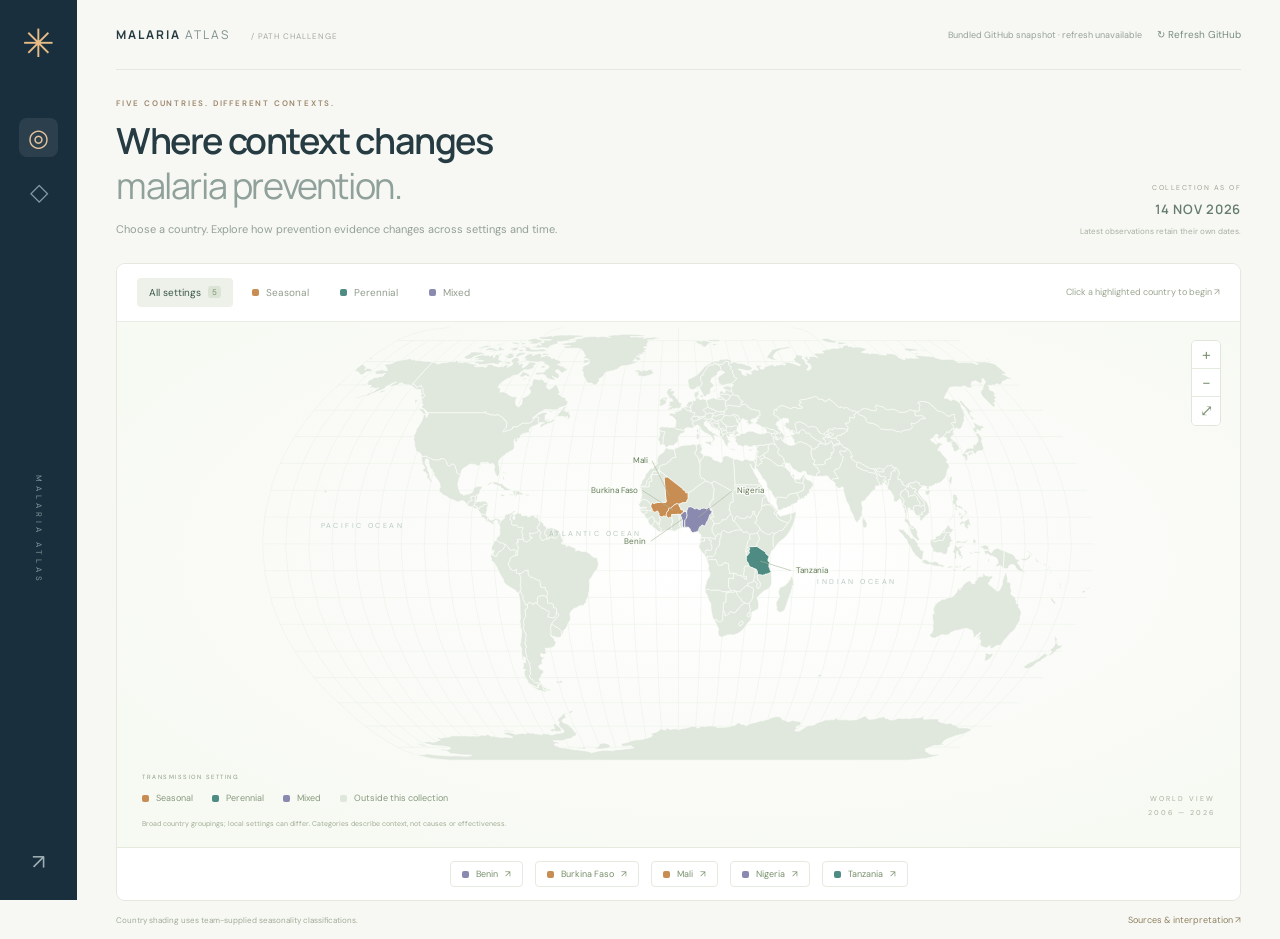
==== frontend/index.html @ 3c16ffea "add frontend dashboard" ====
<!doctype html><html lang="en"><head><meta charset="utf-8"><meta name="viewport" content="width=device-width,initial-scale=1"><meta name="description" content="How malaria prevention performs across settings and time: a five-country evidence atlas."><title>Malaria Atlas · Explore the world</title><link rel="stylesheet" href="style.css"></head><body data-page="map"><nav class="rail"><a class="brand" href="index.html" aria-label="Malaria Atlas home">✳</a><a class="rail-link active" href="index.html" aria-label="World map">◎</a><button class="rail-link" data-sources aria-label="Data and sources">◇</button><span class="rail-label">MALARIA ATLAS</span><a class="rail-bottom" href="https://github.com/DAzyyyyy/Hackiller_V2PATH" target="_blank" rel="noopener" aria-label="GitHub repository">↗</a></nav><main class="map-page"><header><a href="index.html" class="wordmark">MALARIA <b>ATLAS</b><span>/ PATH CHALLENGE</span></a><div class="header-right"><span id="data-status">Loading evidence…</span><button id="refresh" class="quiet" title="Fetch the latest processed data from GitHub">↻ Refresh GitHub</button></div></header><section class="map-intro"><div><div class="eyebrow">FIVE COUNTRIES. DIFFERENT CONTEXTS.</div><h1>Where context changes<br><span>malaria prevention.</span></h1><p>Choose a country. Explore how prevention evidence changes across settings and time.</p></div><div class="snapshot"><span>COLLECTION AS OF</span><strong>14 NOV 2026</strong><small>Latest observations retain their own dates.</small></div></section><section class="world-panel"><div class="map-top"><div class="filters" role="group" aria-label="Transmission setting"><button class="active" data-setting="all" aria-pressed="true">All settings <span>5</span></button><button data-setting="seasonal" aria-pressed="false"><i class="dot seasonal"></i>Seasonal</button><button data-setting="perennial" aria-pressed="false"><i class="dot perennial"></i>Perennial</button><button data-setting="mixed" aria-pressed="false"><i class="dot mixed"></i>Mixed</button></div><span class="map-instruction">Click a highlighted country to begin ↗</span></div><div class="world-stage"><div id="world-map" class="world-map"><div class="loading">Loading the atlas…</div></div><div class="zoom"><button id="zoom-in" aria-label="Zoom in">+</button><button id="zoom-out" aria-label="Zoom out">−</button><button id="zoom-reset" aria-label="Reset world view">⤢</button></div><div class="map-caption"><span>TRANSMISSION SETTING</span><p><i class="dot seasonal"></i> Seasonal <i class="dot perennial"></i> Perennial <i class="dot mixed"></i> Mixed <i class="dot unavailable"></i> Outside this collection</p><small>Broad country groupings; local settings can differ. Categories describe context, not causes or effectiveness.</small></div><div class="map-coordinates">WORLD VIEW<br>2006 — 2026</div></div><div class="country-links" id="country-links"></div></section><div class="map-foot"><span>Country shading uses team-supplied seasonality classifications.</span><button class="text-link" data-sources>Sources & interpretation ↗</button></div></main><div id="tooltip" hidden></div><dialog id="source-dialog"><div id="source-content"></div></dialog><script src="vendor/d3.min.js"></script><script src="app.js"></script></body></html>
---- frontend/style.css ----
@import url('https://fonts.googleapis.com/css2?family=DM+Sans:wght@400;450;500;600;700&family=Manrope:wght@400;500;600;650;700;800&display=swap');
:root{--navy:#192f3d;--ink:#263c42;--muted:#8e9b9c;--paper:#f7f8f4;--line:#e4e8df;--seasonal:#c88d53;--perennial:#4e8b82;--mixed:#8a89af;--teal:#387c70}*{box-sizing:border-box}body{margin:0;background:var(--paper);color:var(--ink);font:13px 'DM Sans',sans-serif}a{color:inherit}button,input,select{font:inherit}button,select{cursor:pointer}button{color:inherit}button:focus-visible,a:focus-visible,input:focus-visible,select:focus-visible,[tabindex]:focus-visible{outline:3px solid #bd965d;outline-offset:4px}button:disabled{opacity:.45;cursor:default}.rail{position:fixed;inset:0 auto 0 0;width:77px;background:var(--navy);display:flex;flex-direction:column;align-items:center;padding:24px 0;gap:15px;z-index:3}.brand{font-size:39px;color:#e9bc86;text-decoration:none;margin-bottom:40px;line-height:1}.rail-link{border:0;background:none;width:39px;height:39px;display:flex;align-items:center;justify-content:center;text-decoration:none;color:#859ba4;font-size:24px;border-radius:8px}.rail-link.active{background:#ffffff14;color:#e6c59e}.rail-label{writing-mode:vertical-rl;letter-spacing:4px;font-size:8px;color:#84959d;margin:auto 0}.rail-bottom{font-size:21px;color:#9eafb4;text-decoration:none}main{margin-left:77px;padding:0 39px}header{height:70px;display:flex;justify-content:space-between;align-items:center;border-bottom:1px solid var(--line)}.wordmark{font:700 12px Manrope;letter-spacing:2px;text-decoration:none}.wordmark b{font-weight:400;color:#7e908d}.wordmark>span{font:400 8px 'DM Sans';letter-spacing:1px;color:#a2aaa0;margin-left:21px}.header-right{display:flex;align-items:center;gap:15px;font-size:9px;color:#95a197}.quiet{border:0;background:none;color:#798d7f;padding:6px 0;font-size:10px}.map-intro{display:flex;justify-content:space-between;align-items:end;padding:28px 0 23px}.eyebrow{font-size:8px;letter-spacing:1.8px;color:#9d876b;font-weight:600}h1{font:600 36px/1.25 Manrope;margin:10px 0 12px;letter-spacing:-1.4px}h1 span{color:#8fa19a;font-weight:400}.map-intro p{font-size:11px;line-height:1.8;color:#93a096;margin:0}.snapshot{text-align:right;padding-bottom:4px;display:grid;gap:8px}.snapshot>span{font-size:7px;letter-spacing:1.5px;color:#9ca590}.snapshot strong{font:600 13px Manrope;letter-spacing:.7px;color:#657c6d}.snapshot small{font-size:8px;color:#a7afa0}.world-panel{border:1px solid var(--line);background:#fbfcf9;border-radius:9px;overflow:hidden}.map-top{display:flex;justify-content:space-between;align-items:center;padding:14px 20px;border-bottom:1px solid #e9ede3;background:#fff}.filters{display:flex;gap:7px}.filters button{display:flex;gap:7px;align-items:center;border:0;background:none;font-size:10px;color:#929d8e;padding:8px 12px;border-radius:4px}.filters button.active{background:#eef1e9;color:#395747}.filters button>span{background:#dce4d5;color:#77906a;font-size:8px;padding:1px 4px;border-radius:3px}.dot{width:7px;height:7px;display:inline-block;border-radius:2px;flex-shrink:0}.seasonal{background:var(--seasonal)}.perennial{background:var(--perennial)}.mixed{background:var(--mixed)}.unavailable{background:#dfe6dc}.map-instruction{font-size:9px;color:#9aa58f}.world-stage{position:relative;padding:5px 20px 69px;min-height:360px;background:radial-gradient(ellipse at 55% 45%,#fff 0%,#f7f9f3 80%)}.world-map svg{width:100%;display:block;max-height:calc(100vh - 380px);min-height:315px;touch-action:pan-y}.map-country{stroke:#fafcf7;stroke-width:.7;vector-effect:non-scaling-stroke}.map-country.core{cursor:pointer}.map-country.core:hover,.map-country.core:focus-visible{stroke:#384b39;stroke-width:1.7;filter:brightness(.95)}.map-country.dim{opacity:.25;pointer-events:none}.map-label{font-size:9px;fill:#657a5b;paint-order:stroke;stroke:#fafcf7;stroke-width:3px;stroke-linejoin:round;cursor:pointer}.map-label.dim{opacity:.2;pointer-events:none}.ocean-label{fill:#b9c9c2;font-size:8px;letter-spacing:2.7px;pointer-events:none}.map-caption{position:absolute;left:25px;bottom:17px;pointer-events:none}.map-caption>span{font-size:6px;letter-spacing:1.5px;color:#8d9d83}.map-caption p{font-size:9px;color:#879a7d;display:flex;align-items:center;gap:7px;margin:9px 0}.map-caption p .dot:not(:first-child){margin-left:12px}.map-caption small{font-size:7px;color:#a0ad93}.map-coordinates{position:absolute;bottom:27px;right:25px;font-size:7px;letter-spacing:2px;line-height:2;color:#a6b09c;text-align:right}.zoom{position:absolute;right:19px;top:18px;border:1px solid #e0e6d9;border-radius:5px;overflow:hidden;background:white}.zoom button{display:block;width:28px;height:28px;border:0;border-bottom:1px solid #e5eadf;background:#fff;font-size:16px;color:#829677}.zoom button:last-child{border:0}.country-links{padding:13px 20px;border-top:1px solid #e5eadd;display:flex;justify-content:center;gap:12px;flex-wrap:wrap;background:white}.country-links a{font-size:9px;text-decoration:none;color:#788f6b;padding:6px 11px;border:1px solid #e6ebdf;border-radius:4px;display:flex;align-items:center;gap:7px}.country-links a:hover{border-color:#8eaa7e}.country-links a.dim{opacity:.4}.map-foot{display:flex;justify-content:space-between;align-items:center;padding:13px 0;font-size:8px;color:#a0ac96}.text-link{border:0;background:none;color:#8f815f;font-size:9px;padding:0;cursor:pointer}.loading{padding:100px 20px;text-align:center;color:#95a386;font-size:12px}.back-link{font-size:10px;color:#7f9383;text-decoration:none}.back-link span{padding:0 13px;color:#bbc5b4}.country-hero{display:flex;align-items:center;justify-content:space-between;padding:28px 0 24px}.country-title{display:flex;align-items:center;gap:17px}.country-title h1{font-size:38px;margin:10px 0}.setting-tag{font-size:9px;padding:6px 9px;background:#eaf0e5;border-radius:4px;color:#7c926c}.country-hero p{font-size:11px;color:#94a18a;margin:0;max-width:700px;line-height:1.7}.switch-country{font-size:7px;letter-spacing:1.5px;color:#8e9e81;display:grid;gap:8px;min-width:180px}select{background:white;border:1px solid var(--line);border-radius:5px;padding:9px 11px;font-size:10px;color:#607c54;letter-spacing:0}.time-panel{border:1px solid #dee6d5;border-radius:7px;display:grid;grid-template-columns:1fr 2.6fr .65fr;gap:32px;align-items:center;background:#edf2e8;padding:20px 23px}.time-label .eyebrow{font-size:7px;color:#879b75}.time-label p{font-size:9px;line-height:1.8;color:#8c9e7c;margin:8px 0 0}.timeline-heading{display:flex;align-items:center;justify-content:space-between;font-size:7px;letter-spacing:1.5px;color:#8b9e7c}.timeline-heading button{font-size:8px;letter-spacing:0}.timeline-control input{width:100%;accent-color:#5b8250;margin:14px 0 9px;cursor:ew-resize}.year-ticks{display:flex;justify-content:space-between;font-size:8px;color:#93a585}.selected-year{display:grid;text-align:center;border-left:1px solid #dce5d2;padding-left:23px}.selected-year output{font:600 38px Manrope;color:#42663b;letter-spacing:-1px}.selected-year>span{font-size:6px;letter-spacing:1px;color:#97a783;margin-top:4px}.country-metrics{display:grid;grid-template-columns:repeat(4,1fr);gap:15px;margin:20px 0}.metric{background:white;border:1px solid var(--line);border-radius:6px;padding:17px 18px}.metric-label{font-size:9px;color:#95a188}.metric-value{font:600 26px Manrope;color:#476a3b;margin:8px 0 6px;letter-spacing:-.7px}.metric-value small{font:400 10px 'DM Sans';letter-spacing:0;margin-left:5px}.metric-note{font-size:8px;line-height:1.7;color:#a0ab91}.country-grid{display:grid;grid-template-columns:2.2fr 1fr;gap:19px;margin-bottom:20px}.panel{border:1px solid var(--line);border-radius:7px;background:#fff;overflow:hidden}.panel-heading{display:flex;justify-content:space-between;align-items:center;padding:20px 21px 15px;gap:15px}.panel-heading .eyebrow{font-size:7px;color:#99a187}h2{font:600 17px Manrope;letter-spacing:-.5px;margin:7px 0 4px}.panel-heading p{font-size:9px;color:#a1aa95;line-height:1.7;margin:0}.panel-heading select{font-size:8px;padding:7px}.incidence-chart{padding:0 14px}.incidence-chart svg{width:100%;height:auto;display:block}.chart-caption{display:flex;align-items:center;gap:7px;padding:0 22px 16px;font-size:8px;color:#9aa88e}.line-key{width:15px;height:2px;background:#5b8b6c}.band-key{width:13px;height:7px;background:#e4eddf;margin-left:13px}.panel-note{border-top:1px solid #edf0e7;background:#fafbf7;padding:11px 21px;font-size:8px;line-height:1.7;color:#9ca88d}.context-item{padding:13px 21px;border-top:1px solid #eef1e7}.context-item label{display:block;font-size:7px;letter-spacing:.8px;color:#9aa58a;margin-bottom:7px}.context-item strong{font-size:12px;font-weight:500;color:#65834e}.context-item p{font-size:8px;line-height:1.9;color:#a0ac90;margin:7px 0 0}.context-item .no-data{color:#a2aa99;font-size:10px}.soft-tag{font-size:8px;background:#f0f4e9;padding:6px 8px;color:#98a580;border-radius:4px;white-space:nowrap}.intervention-row{display:grid;grid-template-columns:120px 1fr;gap:12px;padding:8px 21px 7px}.intervention-row>span{font-size:9px;color:#869a74;align-self:center}.intervention-track{height:23px;position:relative;background:linear-gradient(transparent 11px,#ebf0e3 11px,#ebf0e3 12px,transparent 12px)}.study-dot{position:absolute;top:7px;width:9px;height:9px;background:#7a9b65;border:2px solid white;box-shadow:0 0 0 1px #a0b58c;border-radius:50%;transform:translateX(-50%);padding:0}.study-dot.future{background:#d8e0cf;box-shadow:0 0 0 1px #d8e0cf}.timeline-cursor{position:absolute;top:0;bottom:0;width:1px;background:#d7ae76;pointer-events:none}.track-labels{margin:5px 22px 17px 153px;display:flex;justify-content:space-between;font-size:7px;color:#acb59f}.evidence-section{margin:29px 0}.evidence-heading{display:flex;justify-content:space-between;align-items:end;gap:20px;margin-bottom:17px}.evidence-heading h2{font-size:22px}.evidence-heading p{font-size:9px;color:#99a88b;line-height:1.8;margin:8px 0 0}.evidence-controls{display:flex;gap:8px}.evidence-controls select{font-size:8px;padding:8px}.evidence-grid{display:grid;grid-template-columns:1fr 1fr;gap:14px}.evidence-card{border:1px solid var(--line);border-radius:7px;background:white;padding:18px;min-width:0}.evidence-card .tags{display:flex;gap:7px;flex-wrap:wrap}.evidence-card h3{font:600 13px Manrope;line-height:1.6;margin:12px 0 6px;color:#4f6e40}.evidence-card .comparator{font-size:9px;line-height:1.8;color:#9ca98d}.effect-line{display:flex;align-items:center;gap:13px;margin:15px 0 10px}.effect-line strong{font:600 27px Manrope;color:#567942;letter-spacing:-1px}.effect-line>span{font-size:8px;line-height:1.9;color:#9ba78e}.evidence-card .outcome{font-size:9px;color:#8f9f7c;line-height:1.8}.evidence-card .card-bottom{border-top:1px solid #edf1e6;padding-top:11px;margin-top:13px;display:flex;align-items:center;justify-content:space-between;font-size:8px;color:#a6b093}.card-bottom button{font-size:8px;color:#8a9878;background:none;border:0;padding:0}.shared-note{font-size:8px;color:#aa946d;line-height:1.7;margin:7px 0 0}.empty{padding:35px;background:#f0f4e9;color:#8c9d79;border-radius:6px;font-size:11px;text-align:center;line-height:1.9}.facet-label{font-size:9px;color:#82966d;letter-spacing:.4px;margin:22px 0 12px;border-bottom:1px solid #e4ebd9;padding-bottom:8px}.audit-warning{background:#f4eddf;color:#a48d65;padding:12px 15px;font-size:9px;line-height:1.8;border-radius:5px;margin-bottom:14px}.axis text{font-size:9px;fill:#9eac90}.axis path,.axis line{stroke:#e4ebdb}footer{display:flex;justify-content:space-between;align-items:center;font-size:8px;color:#9eab8d;border-top:1px solid var(--line);padding:20px 0 30px;gap:15px}#tooltip{position:fixed;z-index:8;pointer-events:none;background:#243e36;color:white;padding:12px 16px;box-shadow:0 6px 25px #172e3120;border-radius:5px;font-size:9px;line-height:1.9}#tooltip strong{display:block;font-size:12px}#tooltip small{color:#bdcbb2}dialog{border:1px solid #e0e6d6;border-radius:10px;padding:28px;max-width:650px;width:calc(100% - 32px);max-height:85vh;overflow:auto;background:#fafbf7;color:#526b44;box-shadow:0 15px 70px #142f3c33}dialog::backdrop{background:#19313c77;backdrop-filter:blur(3px)}.close-dialog{float:right;background:none;border:1px solid #dbe4ce;border-radius:4px;padding:4px 9px;color:#8a9a74}dialog h2{font-size:23px;margin:18px 0}dialog h3{font-size:12px;margin-top:23px}dialog p{font-size:11px;line-height:1.9;color:#8d9e7c}dialog a{color:#7a9365}dialog pre{background:#eaf0e0;border-radius:5px;padding:13px;font-size:9px;white-space:pre-wrap;overflow-wrap:anywhere;line-height:1.8;color:#7f9269}dialog .quote{border-left:2px solid #b5c69f;padding-left:14px}.sr-only{position:absolute;width:1px;height:1px;padding:0;margin:-1px;overflow:hidden;clip:rect(0,0,0,0);white-space:nowrap;border:0}[hidden]{display:none!important}@media(min-width:1500px){main{padding:0 65px}.map-intro{padding-top:36px}.world-map svg{max-height:calc(100vh - 385px)}}@media(max-width:1100px){main{padding:0 23px}.country-grid{grid-template-columns:1.65fr 1fr}.country-metrics{gap:9px}.metric{padding:14px}.metric-value{font-size:23px}.map-instruction{display:none}.time-panel{gap:16px;grid-template-columns:1fr 2fr .6fr}.evidence-heading{align-items:start;flex-direction:column}.country-description{max-width:450px}.country-hero{gap:20px}.snapshot{max-width:180px}.panel-heading{padding:17px 15px}.panel-heading h2{font-size:15px}}@media(max-width:740px){.rail{width:53px;padding:20px 0;gap:12px}.brand{font-size:30px;margin-bottom:25px}.rail-link{width:32px;height:32px;font-size:20px}.rail-label{font-size:6px;letter-spacing:3px}main{margin-left:53px;padding:0 13px}header{height:56px}.wordmark{font-size:10px;letter-spacing:1px}.wordmark>span{display:none}.header-right{gap:7px;font-size:6px}.quiet{font-size:8px}.map-intro{padding:23px 0 18px}.map-intro h1{font-size:26px;letter-spacing:-1px}.map-intro p{font-size:9px}.eyebrow{font-size:6px;letter-spacing:1.2px}.snapshot{display:none}.filters{gap:1px;flex-wrap:wrap}.filters button{font-size:8px;padding:7px 8px;gap:5px}.map-top{padding:10px 9px}.world-stage{padding:30px 0 95px;min-height:350px}.world-map svg{min-height:220px;max-height:430px}.map-label{font-size:10px}.map-caption{left:13px;right:10px;bottom:17px}.map-caption p{flex-wrap:wrap;font-size:7px;row-gap:10px}.map-caption p .dot:not(:first-child){margin-left:5px}.map-caption small{font-size:6px;line-height:1.8;display:block}.map-coordinates{display:none}.zoom{right:10px;top:10px}.zoom button{width:24px;height:24px;font-size:13px}.country-links{padding:10px 8px;gap:6px}.country-links a{font-size:8px;padding:6px 7px}.map-foot{align-items:start;font-size:6px;gap:15px;line-height:1.9}.map-foot button{font-size:7px;white-space:nowrap}.back-link{font-size:8px}.back-link span{padding:0 7px}.country-hero{padding:22px 0 18px;align-items:start;gap:12px;flex-direction:column}.country-title h1{font-size:29px}.setting-tag{font-size:8px}.country-hero p{font-size:9px}.switch-country{font-size:6px;min-width:160px;gap:5px}.switch-country select{font-size:9px;padding:7px}.time-panel{grid-template-columns:1fr .4fr;padding:16px 13px;gap:12px}.time-label{display:none}.selected-year{padding-left:12px}.selected-year output{font-size:27px}.selected-year>span{font-size:5px}.timeline-heading{font-size:6px}.timeline-heading button{font-size:7px}.year-ticks{font-size:7px}.country-metrics{grid-template-columns:1fr 1fr;gap:8px;margin:13px 0}.metric-label{font-size:8px}.metric-value{font-size:23px}.metric-note{font-size:7px}.metric{padding:12px}.country-grid{grid-template-columns:1fr;gap:13px}.panel-heading{padding:16px 13px;align-items:start}.panel-heading select{font-size:7px;max-width:106px}.panel-heading h2{font-size:14px}.panel-heading p{font-size:8px}.context-panel #context-details{display:grid;grid-template-columns:1fr 1fr}.context-item{padding:12px}.context-item label{font-size:6px}.context-item strong{font-size:10px}.context-item p{font-size:7px}.panel-note{padding:11px 13px;font-size:7px}.chart-caption{font-size:6px;padding:0 13px 13px;gap:5px}.intervention-row{grid-template-columns:70px 1fr;padding:7px 13px;gap:8px}.intervention-row>span{font-size:8px}.track-labels{margin-left:91px;margin-right:14px}.soft-tag{font-size:6px}.evidence-section{margin-top:22px}.evidence-heading h2{font-size:19px}.evidence-heading p{font-size:8px}.evidence-grid{grid-template-columns:1fr}.evidence-controls select{font-size:8px;padding:8px;max-width:185px}.evidence-controls{width:100%;gap:6px}.evidence-card{padding:15px}.evidence-card h3{font-size:12px}footer{font-size:6px;align-items:start;line-height:1.8}footer button{font-size:7px;white-space:nowrap}}
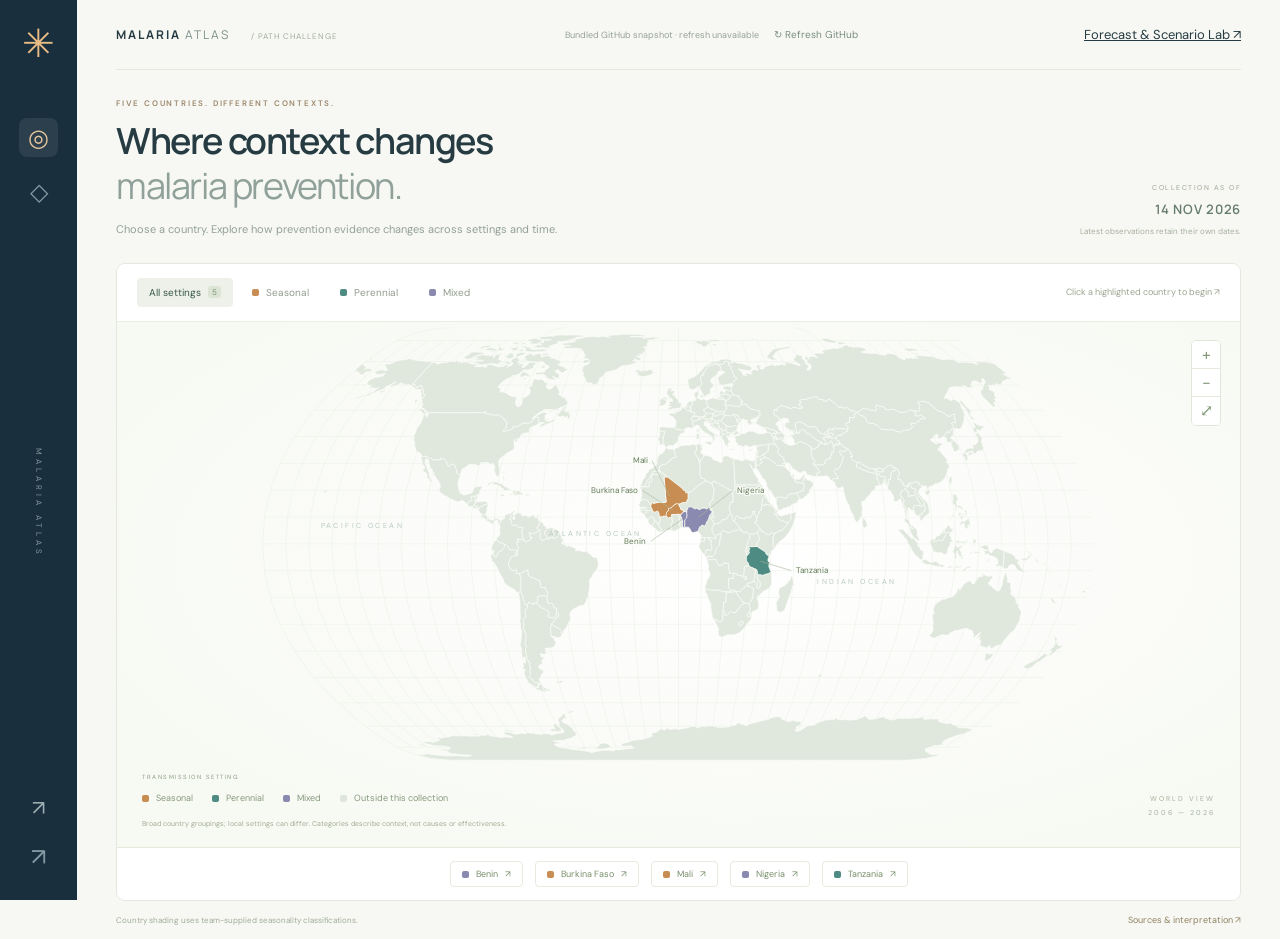
==== commit c63088cd: "prediction frontend" ====
--- a/frontend/index.html
+++ b/frontend/index.html
@@ -1 +1 @@
-<!doctype html><html lang="en"><head><meta charset="utf-8"><meta name="viewport" content="width=device-width,initial-scale=1"><meta name="description" content="How malaria prevention performs across settings and time: a five-country evidence atlas."><title>Malaria Atlas · Explore the world</title><link rel="stylesheet" href="style.css"></head><body data-page="map"><nav class="rail"><a class="brand" href="index.html" aria-label="Malaria Atlas home">✳</a><a class="rail-link active" href="index.html" aria-label="World map">◎</a><button class="rail-link" data-sources aria-label="Data and sources">◇</button><span class="rail-label">MALARIA ATLAS</span><a class="rail-bottom" href="https://github.com/DAzyyyyy/Hackiller_V2PATH" target="_blank" rel="noopener" aria-label="GitHub repository">↗</a></nav><main class="map-page"><header><a href="index.html" class="wordmark">MALARIA <b>ATLAS</b><span>/ PATH CHALLENGE</span></a><div class="header-right"><span id="data-status">Loading evidence…</span><button id="refresh" class="quiet" title="Fetch the latest processed data from GitHub">↻ Refresh GitHub</button></div></header><section class="map-intro"><div><div class="eyebrow">FIVE COUNTRIES. DIFFERENT CONTEXTS.</div><h1>Where context changes<br><span>malaria prevention.</span></h1><p>Choose a country. Explore how prevention evidence changes across settings and time.</p></div><div class="snapshot"><span>COLLECTION AS OF</span><strong>14 NOV 2026</strong><small>Latest observations retain their own dates.</small></div></section><section class="world-panel"><div class="map-top"><div class="filters" role="group" aria-label="Transmission setting"><button class="active" data-setting="all" aria-pressed="true">All settings <span>5</span></button><button data-setting="seasonal" aria-pressed="false"><i class="dot seasonal"></i>Seasonal</button><button data-setting="perennial" aria-pressed="false"><i class="dot perennial"></i>Perennial</button><button data-setting="mixed" aria-pressed="false"><i class="dot mixed"></i>Mixed</button></div><span class="map-instruction">Click a highlighted country to begin ↗</span></div><div class="world-stage"><div id="world-map" class="world-map"><div class="loading">Loading the atlas…</div></div><div class="zoom"><button id="zoom-in" aria-label="Zoom in">+</button><button id="zoom-out" aria-label="Zoom out">−</button><button id="zoom-reset" aria-label="Reset world view">⤢</button></div><div class="map-caption"><span>TRANSMISSION SETTING</span><p><i class="dot seasonal"></i> Seasonal <i class="dot perennial"></i> Perennial <i class="dot mixed"></i> Mixed <i class="dot unavailable"></i> Outside this collection</p><small>Broad country groupings; local settings can differ. Categories describe context, not causes or effectiveness.</small></div><div class="map-coordinates">WORLD VIEW<br>2006 — 2026</div></div><div class="country-links" id="country-links"></div></section><div class="map-foot"><span>Country shading uses team-supplied seasonality classifications.</span><button class="text-link" data-sources>Sources & interpretation ↗</button></div></main><div id="tooltip" hidden></div><dialog id="source-dialog"><div id="source-content"></div></dialog><script src="vendor/d3.min.js"></script><script src="app.js"></script></body></html>
+<!doctype html><html lang="en"><head><meta charset="utf-8"><meta name="viewport" content="width=device-width,initial-scale=1"><meta name="description" content="How malaria prevention performs across settings and time: a five-country evidence atlas."><title>Malaria Atlas · Explore the world</title><link rel="stylesheet" href="style.css"></head><body data-page="map"><nav class="rail"><a class="brand" href="index.html" aria-label="Malaria Atlas home">✳</a><a class="rail-link active" href="index.html" aria-label="World map">◎</a><a class="rail-link" href="playbook.html" aria-label="2026 Actionable Playbook" title="2026 Actionable Playbook">◇</a><span class="rail-label">MALARIA ATLAS</span><a class="rail-bottom" href="https://github.com/DAzyyyyy/Hackiller_V2PATH" target="_blank" rel="noopener" aria-label="GitHub repository">↗</a><a class="rail-link" href="forecast.html" aria-label="Forecast and scenario lab" title="Forecast Lab">↗</a></nav><main class="map-page"><header><a href="index.html" class="wordmark">MALARIA <b>ATLAS</b><span>/ PATH CHALLENGE</span></a><div class="header-right"><span id="data-status">Loading evidence…</span><button id="refresh" class="quiet" title="Fetch the latest processed data from GitHub">↻ Refresh GitHub</button></div><a href="forecast.html" class="forecast-nav">Forecast & Scenario Lab ↗</a></header><section class="map-intro"><div><div class="eyebrow">FIVE COUNTRIES. DIFFERENT CONTEXTS.</div><h1>Where context changes<br><span>malaria prevention.</span></h1><p>Choose a country. Explore how prevention evidence changes across settings and time.</p></div><div class="snapshot"><span>COLLECTION AS OF</span><strong>14 NOV 2026</strong><small>Latest observations retain their own dates.</small></div></section><section class="world-panel"><div class="map-top"><div class="filters" role="group" aria-label="Transmission setting"><button class="active" data-setting="all" aria-pressed="true">All settings <span>5</span></button><button data-setting="seasonal" aria-pressed="false"><i class="dot seasonal"></i>Seasonal</button><button data-setting="perennial" aria-pressed="false"><i class="dot perennial"></i>Perennial</button><button data-setting="mixed" aria-pressed="false"><i class="dot mixed"></i>Mixed</button></div><span class="map-instruction">Click a highlighted country to begin ↗</span></div><div class="world-stage"><div id="world-map" class="world-map"><div class="loading">Loading the atlas…</div></div><div class="zoom"><button id="zoom-in" aria-label="Zoom in">+</button><button id="zoom-out" aria-label="Zoom out">−</button><button id="zoom-reset" aria-label="Reset world view">⤢</button></div><div class="map-caption"><span>TRANSMISSION SETTING</span><p><i class="dot seasonal"></i> Seasonal <i class="dot perennial"></i> Perennial <i class="dot mixed"></i> Mixed <i class="dot unavailable"></i> Outside this collection</p><small>Broad country groupings; local settings can differ. Categories describe context, not causes or effectiveness.</small></div><div class="map-coordinates">WORLD VIEW<br>2006 — 2026</div></div><div class="country-links" id="country-links"></div></section><div class="map-foot"><span>Country shading uses team-supplied seasonality classifications.</span><button class="text-link" data-sources>Sources & interpretation ↗</button></div></main><div id="tooltip" hidden></div><dialog id="source-dialog"><div id="source-content"></div></dialog><script src="vendor/d3.min.js"></script><script src="app.js"></script></body></html>
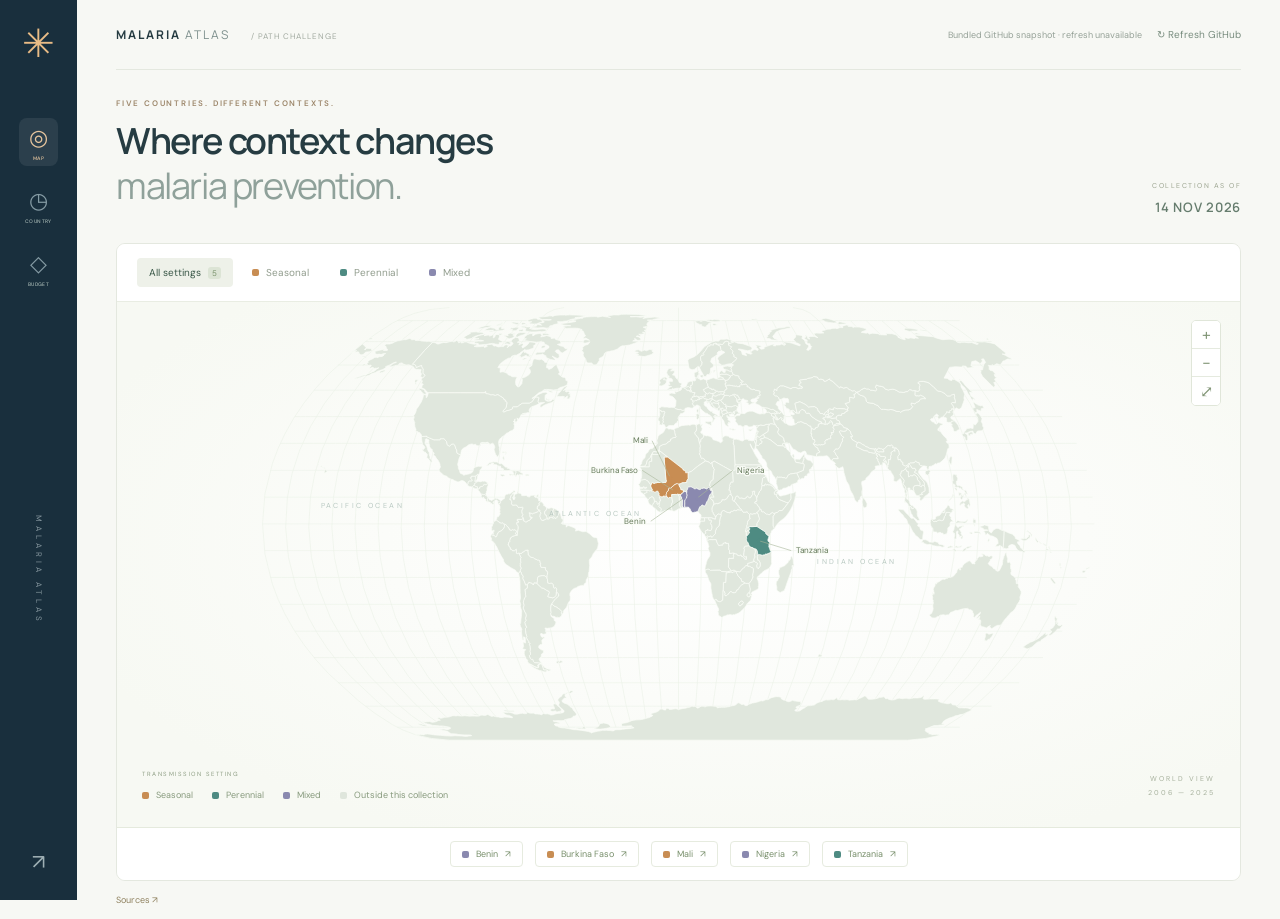
==== commit a56309b4: "revised dashboard" ====
--- a/frontend/index.html
+++ b/frontend/index.html
@@ -1 +1 @@
-<!doctype html><html lang="en"><head><meta charset="utf-8"><meta name="viewport" content="width=device-width,initial-scale=1"><meta name="description" content="How malaria prevention performs across settings and time: a five-country evidence atlas."><title>Malaria Atlas · Explore the world</title><link rel="stylesheet" href="style.css"></head><body data-page="map"><nav class="rail"><a class="brand" href="index.html" aria-label="Malaria Atlas home">✳</a><a class="rail-link active" href="index.html" aria-label="World map">◎</a><a class="rail-link" href="playbook.html" aria-label="2026 Actionable Playbook" title="2026 Actionable Playbook">◇</a><span class="rail-label">MALARIA ATLAS</span><a class="rail-bottom" href="https://github.com/DAzyyyyy/Hackiller_V2PATH" target="_blank" rel="noopener" aria-label="GitHub repository">↗</a><a class="rail-link" href="forecast.html" aria-label="Forecast and scenario lab" title="Forecast Lab">↗</a></nav><main class="map-page"><header><a href="index.html" class="wordmark">MALARIA <b>ATLAS</b><span>/ PATH CHALLENGE</span></a><div class="header-right"><span id="data-status">Loading evidence…</span><button id="refresh" class="quiet" title="Fetch the latest processed data from GitHub">↻ Refresh GitHub</button></div><a href="forecast.html" class="forecast-nav">Forecast & Scenario Lab ↗</a></header><section class="map-intro"><div><div class="eyebrow">FIVE COUNTRIES. DIFFERENT CONTEXTS.</div><h1>Where context changes<br><span>malaria prevention.</span></h1><p>Choose a country. Explore how prevention evidence changes across settings and time.</p></div><div class="snapshot"><span>COLLECTION AS OF</span><strong>14 NOV 2026</strong><small>Latest observations retain their own dates.</small></div></section><section class="world-panel"><div class="map-top"><div class="filters" role="group" aria-label="Transmission setting"><button class="active" data-setting="all" aria-pressed="true">All settings <span>5</span></button><button data-setting="seasonal" aria-pressed="false"><i class="dot seasonal"></i>Seasonal</button><button data-setting="perennial" aria-pressed="false"><i class="dot perennial"></i>Perennial</button><button data-setting="mixed" aria-pressed="false"><i class="dot mixed"></i>Mixed</button></div><span class="map-instruction">Click a highlighted country to begin ↗</span></div><div class="world-stage"><div id="world-map" class="world-map"><div class="loading">Loading the atlas…</div></div><div class="zoom"><button id="zoom-in" aria-label="Zoom in">+</button><button id="zoom-out" aria-label="Zoom out">−</button><button id="zoom-reset" aria-label="Reset world view">⤢</button></div><div class="map-caption"><span>TRANSMISSION SETTING</span><p><i class="dot seasonal"></i> Seasonal <i class="dot perennial"></i> Perennial <i class="dot mixed"></i> Mixed <i class="dot unavailable"></i> Outside this collection</p><small>Broad country groupings; local settings can differ. Categories describe context, not causes or effectiveness.</small></div><div class="map-coordinates">WORLD VIEW<br>2006 — 2026</div></div><div class="country-links" id="country-links"></div></section><div class="map-foot"><span>Country shading uses team-supplied seasonality classifications.</span><button class="text-link" data-sources>Sources & interpretation ↗</button></div></main><div id="tooltip" hidden></div><dialog id="source-dialog"><div id="source-content"></div></dialog><script src="vendor/d3.min.js"></script><script src="app.js"></script></body></html>
+<!doctype html><html lang="en"><head><meta charset="utf-8"><meta name="viewport" content="width=device-width,initial-scale=1"><meta name="description" content="How malaria prevention performs across settings and time: a five-country evidence atlas."><title>Malaria Atlas · Explore the world</title><link rel="stylesheet" href="style.css"></head><body data-page="map"><nav class="rail" aria-label="Main navigation"><a class="brand" href="index.html" aria-label="Malaria Atlas home">✳</a><a class="rail-link primary-tab active" href="index.html" aria-label="World map" title="World map"><span aria-hidden="true">◎</span><span class="rail-tab-label">MAP</span></a><button class="rail-link primary-tab " id="country-nav-toggle" aria-label="Choose a country" title="Countries" aria-expanded="false" aria-controls="country-nav-menu"><span aria-hidden="true">◷</span><span class="rail-tab-label">COUNTRY</span></button><a class="rail-link primary-tab" href="forecast.html" aria-label="Budget Planner" title="Budget Planner"><span aria-hidden="true">◇</span><span class="rail-tab-label">BUDGET</span></a><span class="rail-label">MALARIA ATLAS</span><a class="rail-bottom" href="https://github.com/DAzyyyyy/Hackiller_V2PATH" target="_blank" rel="noopener" aria-label="GitHub repository">↗</a></nav><section class="country-nav-menu" id="country-nav-menu" hidden aria-labelledby="country-menu-heading"><div class="eyebrow">EXPLORE THE EVIDENCE</div><h2 id="country-menu-heading">Choose a country</h2><div id="country-nav-links"><p>Loading countries…</p></div></section><main class="map-page"><header><a href="index.html" class="wordmark">MALARIA <b>ATLAS</b><span>/ PATH CHALLENGE</span></a><div class="header-right"><span id="data-status">Loading evidence…</span><button id="refresh" class="quiet" title="Fetch the latest processed data from GitHub">↻ Refresh GitHub</button></div></header><section class="map-intro"><div><div class="eyebrow">FIVE COUNTRIES. DIFFERENT CONTEXTS.</div><h1>Where context changes<br><span>malaria prevention.</span></h1></div><div class="snapshot"><span>COLLECTION AS OF</span><strong>14 NOV 2026</strong></div></section><section class="world-panel"><div class="map-top"><div class="filters" role="group" aria-label="Transmission setting"><button class="active" data-setting="all" aria-pressed="true">All settings <span>5</span></button><button data-setting="seasonal" aria-pressed="false"><i class="dot seasonal"></i>Seasonal</button><button data-setting="perennial" aria-pressed="false"><i class="dot perennial"></i>Perennial</button><button data-setting="mixed" aria-pressed="false"><i class="dot mixed"></i>Mixed</button></div></div><div class="world-stage"><div id="world-map" class="world-map"><div class="loading">Loading the atlas…</div></div><div class="zoom"><button id="zoom-in" aria-label="Zoom in">+</button><button id="zoom-out" aria-label="Zoom out">−</button><button id="zoom-reset" aria-label="Reset world view">⤢</button></div><div class="map-caption"><span>TRANSMISSION SETTING</span><p><i class="dot seasonal"></i> Seasonal <i class="dot perennial"></i> Perennial <i class="dot mixed"></i> Mixed <i class="dot unavailable"></i> Outside this collection</p></div><div class="map-coordinates">WORLD VIEW<br>2006 — 2025</div></div><div class="country-links" id="country-links"></div></section><div class="map-foot"><button class="text-link" data-sources>Sources ↗</button></div></main><div id="tooltip" hidden></div><dialog id="source-dialog"><div id="source-content"></div></dialog><script src="vendor/d3.min.js"></script><script src="app.js"></script></body></html>
--- a/frontend/style.css
+++ b/frontend/style.css
@@ -1,2 +1,5 @@
 @import url('https://fonts.googleapis.com/css2?family=DM+Sans:wght@400;450;500;600;700&family=Manrope:wght@400;500;600;650;700;800&display=swap');
 :root{--navy:#192f3d;--ink:#263c42;--muted:#8e9b9c;--paper:#f7f8f4;--line:#e4e8df;--seasonal:#c88d53;--perennial:#4e8b82;--mixed:#8a89af;--teal:#387c70}*{box-sizing:border-box}body{margin:0;background:var(--paper);color:var(--ink);font:13px 'DM Sans',sans-serif}a{color:inherit}button,input,select{font:inherit}button,select{cursor:pointer}button{color:inherit}button:focus-visible,a:focus-visible,input:focus-visible,select:focus-visible,[tabindex]:focus-visible{outline:3px solid #bd965d;outline-offset:4px}button:disabled{opacity:.45;cursor:default}.rail{position:fixed;inset:0 auto 0 0;width:77px;background:var(--navy);display:flex;flex-direction:column;align-items:center;padding:24px 0;gap:15px;z-index:3}.brand{font-size:39px;color:#e9bc86;text-decoration:none;margin-bottom:40px;line-height:1}.rail-link{border:0;background:none;width:39px;height:39px;display:flex;align-items:center;justify-content:center;text-decoration:none;color:#859ba4;font-size:24px;border-radius:8px}.rail-link.active{background:#ffffff14;color:#e6c59e}.rail-label{writing-mode:vertical-rl;letter-spacing:4px;font-size:8px;color:#84959d;margin:auto 0}.rail-bottom{font-size:21px;color:#9eafb4;text-decoration:none}main{margin-left:77px;padding:0 39px}header{height:70px;display:flex;justify-content:space-between;align-items:center;border-bottom:1px solid var(--line)}.wordmark{font:700 12px Manrope;letter-spacing:2px;text-decoration:none}.wordmark b{font-weight:400;color:#7e908d}.wordmark>span{font:400 8px 'DM Sans';letter-spacing:1px;color:#a2aaa0;margin-left:21px}.header-right{display:flex;align-items:center;gap:15px;font-size:9px;color:#95a197}.quiet{border:0;background:none;color:#798d7f;padding:6px 0;font-size:10px}.map-intro{display:flex;justify-content:space-between;align-items:end;padding:28px 0 23px}.eyebrow{font-size:8px;letter-spacing:1.8px;color:#9d876b;font-weight:600}h1{font:600 36px/1.25 Manrope;margin:10px 0 12px;letter-spacing:-1.4px}h1 span{color:#8fa19a;font-weight:400}.map-intro p{font-size:11px;line-height:1.8;color:#93a096;margin:0}.snapshot{text-align:right;padding-bottom:4px;display:grid;gap:8px}.snapshot>span{font-size:7px;letter-spacing:1.5px;color:#9ca590}.snapshot strong{font:600 13px Manrope;letter-spacing:.7px;color:#657c6d}.snapshot small{font-size:8px;color:#a7afa0}.world-panel{border:1px solid var(--line);background:#fbfcf9;border-radius:9px;overflow:hidden}.map-top{display:flex;justify-content:space-between;align-items:center;padding:14px 20px;border-bottom:1px solid #e9ede3;background:#fff}.filters{display:flex;gap:7px}.filters button{display:flex;gap:7px;align-items:center;border:0;background:none;font-size:10px;color:#929d8e;padding:8px 12px;border-radius:4px}.filters button.active{background:#eef1e9;color:#395747}.filters button>span{background:#dce4d5;color:#77906a;font-size:8px;padding:1px 4px;border-radius:3px}.dot{width:7px;height:7px;display:inline-block;border-radius:2px;flex-shrink:0}.seasonal{background:var(--seasonal)}.perennial{background:var(--perennial)}.mixed{background:var(--mixed)}.unavailable{background:#dfe6dc}.map-instruction{font-size:9px;color:#9aa58f}.world-stage{position:relative;padding:5px 20px 69px;min-height:360px;background:radial-gradient(ellipse at 55% 45%,#fff 0%,#f7f9f3 80%)}.world-map svg{width:100%;display:block;max-height:calc(100vh - 380px);min-height:315px;touch-action:pan-y}.map-country{stroke:#fafcf7;stroke-width:.7;vector-effect:non-scaling-stroke}.map-country.core{cursor:pointer}.map-country.core:hover,.map-country.core:focus-visible{stroke:#384b39;stroke-width:1.7;filter:brightness(.95)}.map-country.dim{opacity:.25;pointer-events:none}.map-label{font-size:9px;fill:#657a5b;paint-order:stroke;stroke:#fafcf7;stroke-width:3px;stroke-linejoin:round;cursor:pointer}.map-label.dim{opacity:.2;pointer-events:none}.ocean-label{fill:#b9c9c2;font-size:8px;letter-spacing:2.7px;pointer-events:none}.map-caption{position:absolute;left:25px;bottom:17px;pointer-events:none}.map-caption>span{font-size:6px;letter-spacing:1.5px;color:#8d9d83}.map-caption p{font-size:9px;color:#879a7d;display:flex;align-items:center;gap:7px;margin:9px 0}.map-caption p .dot:not(:first-child){margin-left:12px}.map-caption small{font-size:7px;color:#a0ad93}.map-coordinates{position:absolute;bottom:27px;right:25px;font-size:7px;letter-spacing:2px;line-height:2;color:#a6b09c;text-align:right}.zoom{position:absolute;right:19px;top:18px;border:1px solid #e0e6d9;border-radius:5px;overflow:hidden;background:white}.zoom button{display:block;width:28px;height:28px;border:0;border-bottom:1px solid #e5eadf;background:#fff;font-size:16px;color:#829677}.zoom button:last-child{border:0}.country-links{padding:13px 20px;border-top:1px solid #e5eadd;display:flex;justify-content:center;gap:12px;flex-wrap:wrap;background:white}.country-links a{font-size:9px;text-decoration:none;color:#788f6b;padding:6px 11px;border:1px solid #e6ebdf;border-radius:4px;display:flex;align-items:center;gap:7px}.country-links a:hover{border-color:#8eaa7e}.country-links a.dim{opacity:.4}.map-foot{display:flex;justify-content:space-between;align-items:center;padding:13px 0;font-size:8px;color:#a0ac96}.text-link{border:0;background:none;color:#8f815f;font-size:9px;padding:0;cursor:pointer}.loading{padding:100px 20px;text-align:center;color:#95a386;font-size:12px}.back-link{font-size:10px;color:#7f9383;text-decoration:none}.back-link span{padding:0 13px;color:#bbc5b4}.country-hero{display:flex;align-items:center;justify-content:space-between;padding:28px 0 24px}.country-title{display:flex;align-items:center;gap:17px}.country-title h1{font-size:38px;margin:10px 0}.setting-tag{font-size:9px;padding:6px 9px;background:#eaf0e5;border-radius:4px;color:#7c926c}.country-hero p{font-size:11px;color:#94a18a;margin:0;max-width:700px;line-height:1.7}.switch-country{font-size:7px;letter-spacing:1.5px;color:#8e9e81;display:grid;gap:8px;min-width:180px}select{background:white;border:1px solid var(--line);border-radius:5px;padding:9px 11px;font-size:10px;color:#607c54;letter-spacing:0}.time-panel{border:1px solid #dee6d5;border-radius:7px;display:grid;grid-template-columns:1fr 2.6fr .65fr;gap:32px;align-items:center;background:#edf2e8;padding:20px 23px}.time-label .eyebrow{font-size:7px;color:#879b75}.time-label p{font-size:9px;line-height:1.8;color:#8c9e7c;margin:8px 0 0}.timeline-heading{display:flex;align-items:center;justify-content:space-between;font-size:7px;letter-spacing:1.5px;color:#8b9e7c}.timeline-heading button{font-size:8px;letter-spacing:0}.timeline-control input{width:100%;accent-color:#5b8250;margin:14px 0 9px;cursor:ew-resize}.year-ticks{display:flex;justify-content:space-between;font-size:8px;color:#93a585}.selected-year{display:grid;text-align:center;border-left:1px solid #dce5d2;padding-left:23px}.selected-year output{font:600 38px Manrope;color:#42663b;letter-spacing:-1px}.selected-year>span{font-size:6px;letter-spacing:1px;color:#97a783;margin-top:4px}.country-metrics{display:grid;grid-template-columns:repeat(4,1fr);gap:15px;margin:20px 0}.metric{background:white;border:1px solid var(--line);border-radius:6px;padding:17px 18px}.metric-label{font-size:9px;color:#95a188}.metric-value{font:600 26px Manrope;color:#476a3b;margin:8px 0 6px;letter-spacing:-.7px}.metric-value small{font:400 10px 'DM Sans';letter-spacing:0;margin-left:5px}.metric-note{font-size:8px;line-height:1.7;color:#a0ab91}.country-grid{display:grid;grid-template-columns:2.2fr 1fr;gap:19px;margin-bottom:20px}.panel{border:1px solid var(--line);border-radius:7px;background:#fff;overflow:hidden}.panel-heading{display:flex;justify-content:space-between;align-items:center;padding:20px 21px 15px;gap:15px}.panel-heading .eyebrow{font-size:7px;color:#99a187}h2{font:600 17px Manrope;letter-spacing:-.5px;margin:7px 0 4px}.panel-heading p{font-size:9px;color:#a1aa95;line-height:1.7;margin:0}.panel-heading select{font-size:8px;padding:7px}.incidence-chart{padding:0 14px}.incidence-chart svg{width:100%;height:auto;display:block}.chart-caption{display:flex;align-items:center;gap:7px;padding:0 22px 16px;font-size:8px;color:#9aa88e}.line-key{width:15px;height:2px;background:#5b8b6c}.band-key{width:13px;height:7px;background:#e4eddf;margin-left:13px}.panel-note{border-top:1px solid #edf0e7;background:#fafbf7;padding:11px 21px;font-size:8px;line-height:1.7;color:#9ca88d}.context-item{padding:13px 21px;border-top:1px solid #eef1e7}.context-item label{display:block;font-size:7px;letter-spacing:.8px;color:#9aa58a;margin-bottom:7px}.context-item strong{font-size:12px;font-weight:500;color:#65834e}.context-item p{font-size:8px;line-height:1.9;color:#a0ac90;margin:7px 0 0}.context-item .no-data{color:#a2aa99;font-size:10px}.soft-tag{font-size:8px;background:#f0f4e9;padding:6px 8px;color:#98a580;border-radius:4px;white-space:nowrap}.intervention-row{display:grid;grid-template-columns:120px 1fr;gap:12px;padding:8px 21px 7px}.intervention-row>span{font-size:9px;color:#869a74;align-self:center}.intervention-track{height:23px;position:relative;background:linear-gradient(transparent 11px,#ebf0e3 11px,#ebf0e3 12px,transparent 12px)}.study-dot{position:absolute;top:7px;width:9px;height:9px;background:#7a9b65;border:2px solid white;box-shadow:0 0 0 1px #a0b58c;border-radius:50%;transform:translateX(-50%);padding:0}.study-dot.future{background:#d8e0cf;box-shadow:0 0 0 1px #d8e0cf}.timeline-cursor{position:absolute;top:0;bottom:0;width:1px;background:#d7ae76;pointer-events:none}.track-labels{margin:5px 22px 17px 153px;display:flex;justify-content:space-between;font-size:7px;color:#acb59f}.evidence-section{margin:29px 0}.evidence-heading{display:flex;justify-content:space-between;align-items:end;gap:20px;margin-bottom:17px}.evidence-heading h2{font-size:22px}.evidence-heading p{font-size:9px;color:#99a88b;line-height:1.8;margin:8px 0 0}.evidence-controls{display:flex;gap:8px}.evidence-controls select{font-size:8px;padding:8px}.evidence-grid{display:grid;grid-template-columns:1fr 1fr;gap:14px}.evidence-card{border:1px solid var(--line);border-radius:7px;background:white;padding:18px;min-width:0}.evidence-card .tags{display:flex;gap:7px;flex-wrap:wrap}.evidence-card h3{font:600 13px Manrope;line-height:1.6;margin:12px 0 6px;color:#4f6e40}.evidence-card .comparator{font-size:9px;line-height:1.8;color:#9ca98d}.effect-line{display:flex;align-items:center;gap:13px;margin:15px 0 10px}.effect-line strong{font:600 27px Manrope;color:#567942;letter-spacing:-1px}.effect-line>span{font-size:8px;line-height:1.9;color:#9ba78e}.evidence-card .outcome{font-size:9px;color:#8f9f7c;line-height:1.8}.evidence-card .card-bottom{border-top:1px solid #edf1e6;padding-top:11px;margin-top:13px;display:flex;align-items:center;justify-content:space-between;font-size:8px;color:#a6b093}.card-bottom button{font-size:8px;color:#8a9878;background:none;border:0;padding:0}.shared-note{font-size:8px;color:#aa946d;line-height:1.7;margin:7px 0 0}.empty{padding:35px;background:#f0f4e9;color:#8c9d79;border-radius:6px;font-size:11px;text-align:center;line-height:1.9}.facet-label{font-size:9px;color:#82966d;letter-spacing:.4px;margin:22px 0 12px;border-bottom:1px solid #e4ebd9;padding-bottom:8px}.audit-warning{background:#f4eddf;color:#a48d65;padding:12px 15px;font-size:9px;line-height:1.8;border-radius:5px;margin-bottom:14px}.axis text{font-size:9px;fill:#9eac90}.axis path,.axis line{stroke:#e4ebdb}footer{display:flex;justify-content:space-between;align-items:center;font-size:8px;color:#9eab8d;border-top:1px solid var(--line);padding:20px 0 30px;gap:15px}#tooltip{position:fixed;z-index:8;pointer-events:none;background:#243e36;color:white;padding:12px 16px;box-shadow:0 6px 25px #172e3120;border-radius:5px;font-size:9px;line-height:1.9}#tooltip strong{display:block;font-size:12px}#tooltip small{color:#bdcbb2}dialog{border:1px solid #e0e6d6;border-radius:10px;padding:28px;max-width:650px;width:calc(100% - 32px);max-height:85vh;overflow:auto;background:#fafbf7;color:#526b44;box-shadow:0 15px 70px #142f3c33}dialog::backdrop{background:#19313c77;backdrop-filter:blur(3px)}.close-dialog{float:right;background:none;border:1px solid #dbe4ce;border-radius:4px;padding:4px 9px;color:#8a9a74}dialog h2{font-size:23px;margin:18px 0}dialog h3{font-size:12px;margin-top:23px}dialog p{font-size:11px;line-height:1.9;color:#8d9e7c}dialog a{color:#7a9365}dialog pre{background:#eaf0e0;border-radius:5px;padding:13px;font-size:9px;white-space:pre-wrap;overflow-wrap:anywhere;line-height:1.8;color:#7f9269}dialog .quote{border-left:2px solid #b5c69f;padding-left:14px}.sr-only{position:absolute;width:1px;height:1px;padding:0;margin:-1px;overflow:hidden;clip:rect(0,0,0,0);white-space:nowrap;border:0}[hidden]{display:none!important}@media(min-width:1500px){main{padding:0 65px}.map-intro{padding-top:36px}.world-map svg{max-height:calc(100vh - 385px)}}@media(max-width:1100px){main{padding:0 23px}.country-grid{grid-template-columns:1.65fr 1fr}.country-metrics{gap:9px}.metric{padding:14px}.metric-value{font-size:23px}.map-instruction{display:none}.time-panel{gap:16px;grid-template-columns:1fr 2fr .6fr}.evidence-heading{align-items:start;flex-direction:column}.country-description{max-width:450px}.country-hero{gap:20px}.snapshot{max-width:180px}.panel-heading{padding:17px 15px}.panel-heading h2{font-size:15px}}@media(max-width:740px){.rail{width:53px;padding:20px 0;gap:12px}.brand{font-size:30px;margin-bottom:25px}.rail-link{width:32px;height:32px;font-size:20px}.rail-label{font-size:6px;letter-spacing:3px}main{margin-left:53px;padding:0 13px}header{height:56px}.wordmark{font-size:10px;letter-spacing:1px}.wordmark>span{display:none}.header-right{gap:7px;font-size:6px}.quiet{font-size:8px}.map-intro{padding:23px 0 18px}.map-intro h1{font-size:26px;letter-spacing:-1px}.map-intro p{font-size:9px}.eyebrow{font-size:6px;letter-spacing:1.2px}.snapshot{display:none}.filters{gap:1px;flex-wrap:wrap}.filters button{font-size:8px;padding:7px 8px;gap:5px}.map-top{padding:10px 9px}.world-stage{padding:30px 0 95px;min-height:350px}.world-map svg{min-height:220px;max-height:430px}.map-label{font-size:10px}.map-caption{left:13px;right:10px;bottom:17px}.map-caption p{flex-wrap:wrap;font-size:7px;row-gap:10px}.map-caption p .dot:not(:first-child){margin-left:5px}.map-caption small{font-size:6px;line-height:1.8;display:block}.map-coordinates{display:none}.zoom{right:10px;top:10px}.zoom button{width:24px;height:24px;font-size:13px}.country-links{padding:10px 8px;gap:6px}.country-links a{font-size:8px;padding:6px 7px}.map-foot{align-items:start;font-size:6px;gap:15px;line-height:1.9}.map-foot button{font-size:7px;white-space:nowrap}.back-link{font-size:8px}.back-link span{padding:0 7px}.country-hero{padding:22px 0 18px;align-items:start;gap:12px;flex-direction:column}.country-title h1{font-size:29px}.setting-tag{font-size:8px}.country-hero p{font-size:9px}.switch-country{font-size:6px;min-width:160px;gap:5px}.switch-country select{font-size:9px;padding:7px}.time-panel{grid-template-columns:1fr .4fr;padding:16px 13px;gap:12px}.time-label{display:none}.selected-year{padding-left:12px}.selected-year output{font-size:27px}.selected-year>span{font-size:5px}.timeline-heading{font-size:6px}.timeline-heading button{font-size:7px}.year-ticks{font-size:7px}.country-metrics{grid-template-columns:1fr 1fr;gap:8px;margin:13px 0}.metric-label{font-size:8px}.metric-value{font-size:23px}.metric-note{font-size:7px}.metric{padding:12px}.country-grid{grid-template-columns:1fr;gap:13px}.panel-heading{padding:16px 13px;align-items:start}.panel-heading select{font-size:7px;max-width:106px}.panel-heading h2{font-size:14px}.panel-heading p{font-size:8px}.context-panel #context-details{display:grid;grid-template-columns:1fr 1fr}.context-item{padding:12px}.context-item label{font-size:6px}.context-item strong{font-size:10px}.context-item p{font-size:7px}.panel-note{padding:11px 13px;font-size:7px}.chart-caption{font-size:6px;padding:0 13px 13px;gap:5px}.intervention-row{grid-template-columns:70px 1fr;padding:7px 13px;gap:8px}.intervention-row>span{font-size:8px}.track-labels{margin-left:91px;margin-right:14px}.soft-tag{font-size:6px}.evidence-section{margin-top:22px}.evidence-heading h2{font-size:19px}.evidence-heading p{font-size:8px}.evidence-grid{grid-template-columns:1fr}.evidence-controls select{font-size:8px;padding:8px;max-width:185px}.evidence-controls{width:100%;gap:6px}.evidence-card{padding:15px}.evidence-card h3{font-size:12px}footer{font-size:6px;align-items:start;line-height:1.8}footer button{font-size:7px;white-space:nowrap}}
+
+/* Three primary navigation tabs and a country chooser. */
+.rail .primary-tab{height:48px;flex-shrink:0;flex-direction:column;gap:3px;font-size:22px}.rail-tab-label{font:500 5px 'DM Sans',sans-serif;letter-spacing:.4px;color:#aabbb6}.primary-tab.active .rail-tab-label{color:#e6c59e}.country-nav-menu{position:fixed;z-index:7;left:90px;top:175px;width:256px;background:#fff;border:1px solid #dfe6d7;border-radius:9px;padding:20px;box-shadow:0 10px 45px #19313c25}.country-nav-menu h2{font-size:17px;margin:9px 0 15px}.country-nav-menu .eyebrow{font-size:7px}.country-nav-menu a{display:flex;align-items:center;gap:9px;text-decoration:none;font-size:11px;color:#627f51;padding:11px 9px;border-radius:5px}.country-nav-menu a:hover,.country-nav-menu a[aria-current="page"]{background:#eef3e8}.country-nav-menu a>span:last-child{margin-left:auto;color:#a1b094}.country-nav-menu .country-menu-note{font-size:8px;color:#a0ad92;border-top:1px solid #eaf0e1;padding-top:13px;margin:10px 0 0}.country-nav-menu #country-nav-links>p{font-size:10px;color:#9aa98d}@media(max-width:740px){.rail .primary-tab{height:43px;font-size:21px}.rail-tab-label{font-size:5px}.country-nav-menu{left:63px;top:147px;width:min(255px,calc(100vw - 76px));padding:16px}}
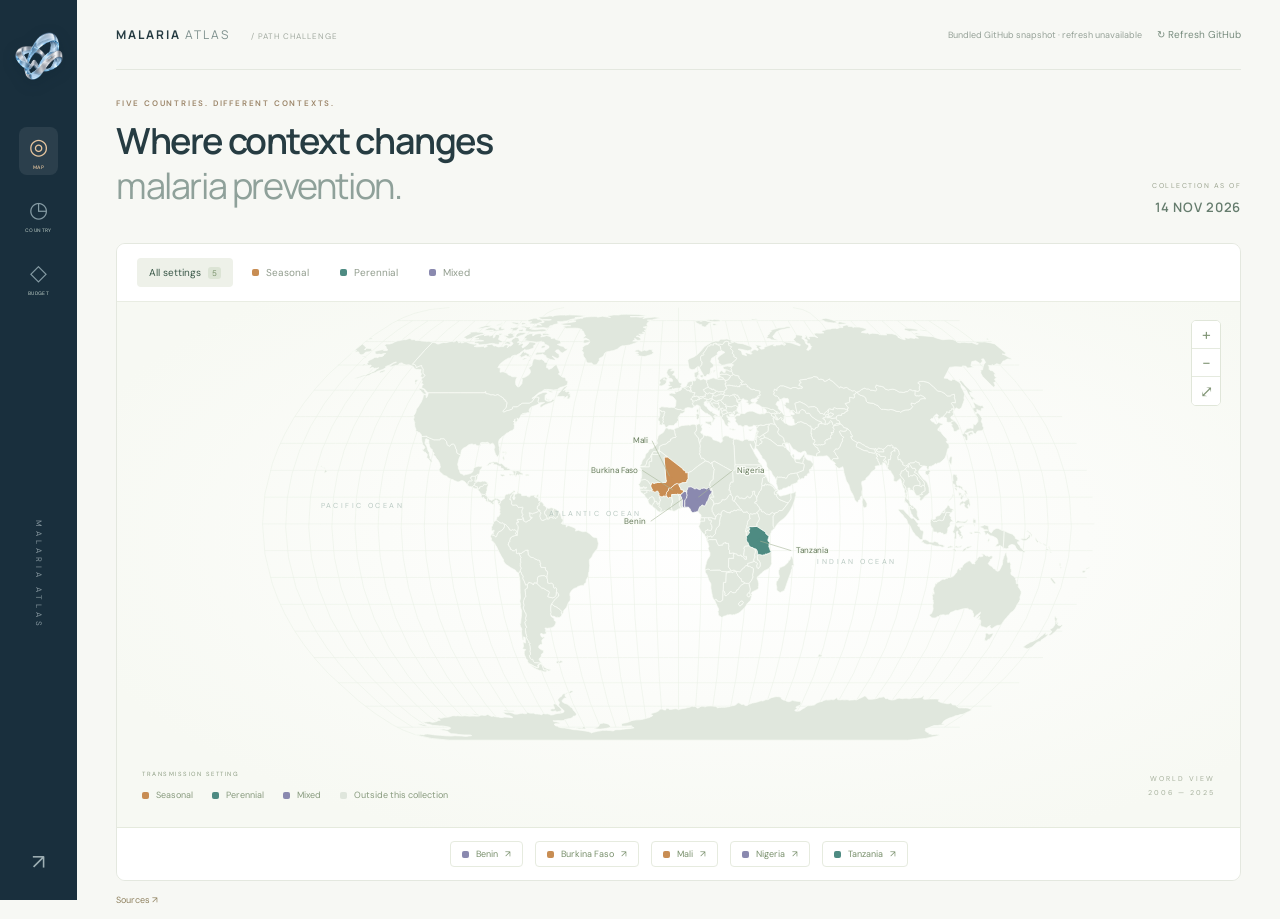
==== commit 92456847: "Integrate mosquito logo across frontend and document website access" ====
--- a/frontend/index.html
+++ b/frontend/index.html
@@ -1 +1 @@
-<!doctype html><html lang="en"><head><meta charset="utf-8"><meta name="viewport" content="width=device-width,initial-scale=1"><meta name="description" content="How malaria prevention performs across settings and time: a five-country evidence atlas."><title>Malaria Atlas · Explore the world</title><link rel="stylesheet" href="style.css"></head><body data-page="map"><nav class="rail" aria-label="Main navigation"><a class="brand" href="index.html" aria-label="Malaria Atlas home">✳</a><a class="rail-link primary-tab active" href="index.html" aria-label="World map" title="World map"><span aria-hidden="true">◎</span><span class="rail-tab-label">MAP</span></a><button class="rail-link primary-tab " id="country-nav-toggle" aria-label="Choose a country" title="Countries" aria-expanded="false" aria-controls="country-nav-menu"><span aria-hidden="true">◷</span><span class="rail-tab-label">COUNTRY</span></button><a class="rail-link primary-tab" href="forecast.html" aria-label="Budget Planner" title="Budget Planner"><span aria-hidden="true">◇</span><span class="rail-tab-label">BUDGET</span></a><span class="rail-label">MALARIA ATLAS</span><a class="rail-bottom" href="https://github.com/DAzyyyyy/Hackiller_V2PATH" target="_blank" rel="noopener" aria-label="GitHub repository">↗</a></nav><section class="country-nav-menu" id="country-nav-menu" hidden aria-labelledby="country-menu-heading"><div class="eyebrow">EXPLORE THE EVIDENCE</div><h2 id="country-menu-heading">Choose a country</h2><div id="country-nav-links"><p>Loading countries…</p></div></section><main class="map-page"><header><a href="index.html" class="wordmark">MALARIA <b>ATLAS</b><span>/ PATH CHALLENGE</span></a><div class="header-right"><span id="data-status">Loading evidence…</span><button id="refresh" class="quiet" title="Fetch the latest processed data from GitHub">↻ Refresh GitHub</button></div></header><section class="map-intro"><div><div class="eyebrow">FIVE COUNTRIES. DIFFERENT CONTEXTS.</div><h1>Where context changes<br><span>malaria prevention.</span></h1></div><div class="snapshot"><span>COLLECTION AS OF</span><strong>14 NOV 2026</strong></div></section><section class="world-panel"><div class="map-top"><div class="filters" role="group" aria-label="Transmission setting"><button class="active" data-setting="all" aria-pressed="true">All settings <span>5</span></button><button data-setting="seasonal" aria-pressed="false"><i class="dot seasonal"></i>Seasonal</button><button data-setting="perennial" aria-pressed="false"><i class="dot perennial"></i>Perennial</button><button data-setting="mixed" aria-pressed="false"><i class="dot mixed"></i>Mixed</button></div></div><div class="world-stage"><div id="world-map" class="world-map"><div class="loading">Loading the atlas…</div></div><div class="zoom"><button id="zoom-in" aria-label="Zoom in">+</button><button id="zoom-out" aria-label="Zoom out">−</button><button id="zoom-reset" aria-label="Reset world view">⤢</button></div><div class="map-caption"><span>TRANSMISSION SETTING</span><p><i class="dot seasonal"></i> Seasonal <i class="dot perennial"></i> Perennial <i class="dot mixed"></i> Mixed <i class="dot unavailable"></i> Outside this collection</p></div><div class="map-coordinates">WORLD VIEW<br>2006 — 2025</div></div><div class="country-links" id="country-links"></div></section><div class="map-foot"><button class="text-link" data-sources>Sources ↗</button></div></main><div id="tooltip" hidden></div><dialog id="source-dialog"><div id="source-content"></div></dialog><script src="vendor/d3.min.js"></script><script src="app.js"></script></body></html>
+<!doctype html><html lang="en"><head><meta charset="utf-8"><meta name="viewport" content="width=device-width,initial-scale=1"><meta name="description" content="How malaria prevention performs across settings and time: a five-country evidence atlas."><title>Malaria Atlas · Explore the world</title><link rel="stylesheet" href="style.css"><link rel="icon" type="image/png" href="assets/malaria-atlas-logo.png"></head><body data-page="map"><nav class="rail" aria-label="Main navigation"><a class="brand" href="index.html" aria-label="Malaria Atlas home"><img class="brand-logo" src="assets/malaria-atlas-logo.png" alt="Malaria Atlas — ice-blue glass and silver mosquito emblem" width="56" height="56"></a><a class="rail-link primary-tab active" href="index.html" aria-label="World map" title="World map"><span aria-hidden="true">◎</span><span class="rail-tab-label">MAP</span></a><button class="rail-link primary-tab " id="country-nav-toggle" aria-label="Choose a country" title="Countries" aria-expanded="false" aria-controls="country-nav-menu"><span aria-hidden="true">◷</span><span class="rail-tab-label">COUNTRY</span></button><a class="rail-link primary-tab" href="forecast.html" aria-label="Budget Planner" title="Budget Planner"><span aria-hidden="true">◇</span><span class="rail-tab-label">BUDGET</span></a><span class="rail-label">MALARIA ATLAS</span><a class="rail-bottom" href="https://github.com/DAzyyyyy/Hackiller_V2PATH" target="_blank" rel="noopener" aria-label="GitHub repository">↗</a></nav><section class="country-nav-menu" id="country-nav-menu" hidden aria-labelledby="country-menu-heading"><div class="eyebrow">EXPLORE THE EVIDENCE</div><h2 id="country-menu-heading">Choose a country</h2><div id="country-nav-links"><p>Loading countries…</p></div></section><main class="map-page"><header><a href="index.html" class="wordmark">MALARIA <b>ATLAS</b><span>/ PATH CHALLENGE</span></a><div class="header-right"><span id="data-status">Loading evidence…</span><button id="refresh" class="quiet" title="Fetch the latest processed data from GitHub">↻ Refresh GitHub</button></div></header><section class="map-intro"><div><div class="eyebrow">FIVE COUNTRIES. DIFFERENT CONTEXTS.</div><h1>Where context changes<br><span>malaria prevention.</span></h1></div><div class="snapshot"><span>COLLECTION AS OF</span><strong>14 NOV 2026</strong></div></section><section class="world-panel"><div class="map-top"><div class="filters" role="group" aria-label="Transmission setting"><button class="active" data-setting="all" aria-pressed="true">All settings <span>5</span></button><button data-setting="seasonal" aria-pressed="false"><i class="dot seasonal"></i>Seasonal</button><button data-setting="perennial" aria-pressed="false"><i class="dot perennial"></i>Perennial</button><button data-setting="mixed" aria-pressed="false"><i class="dot mixed"></i>Mixed</button></div></div><div class="world-stage"><div id="world-map" class="world-map"><div class="loading">Loading the atlas…</div></div><div class="zoom"><button id="zoom-in" aria-label="Zoom in">+</button><button id="zoom-out" aria-label="Zoom out">−</button><button id="zoom-reset" aria-label="Reset world view">⤢</button></div><div class="map-caption"><span>TRANSMISSION SETTING</span><p><i class="dot seasonal"></i> Seasonal <i class="dot perennial"></i> Perennial <i class="dot mixed"></i> Mixed <i class="dot unavailable"></i> Outside this collection</p></div><div class="map-coordinates">WORLD VIEW<br>2006 — 2025</div></div><div class="country-links" id="country-links"></div></section><div class="map-foot"><button class="text-link" data-sources>Sources ↗</button></div></main><div id="tooltip" hidden></div><dialog id="source-dialog"><div id="source-content"></div></dialog><script src="vendor/d3.min.js"></script><script src="app.js"></script></body></html>
--- a/frontend/style.css
+++ b/frontend/style.css
@@ -3,3 +3,11 @@
 
 /* Three primary navigation tabs and a country chooser. */
 .rail .primary-tab{height:48px;flex-shrink:0;flex-direction:column;gap:3px;font-size:22px}.rail-tab-label{font:500 5px 'DM Sans',sans-serif;letter-spacing:.4px;color:#aabbb6}.primary-tab.active .rail-tab-label{color:#e6c59e}.country-nav-menu{position:fixed;z-index:7;left:90px;top:175px;width:256px;background:#fff;border:1px solid #dfe6d7;border-radius:9px;padding:20px;box-shadow:0 10px 45px #19313c25}.country-nav-menu h2{font-size:17px;margin:9px 0 15px}.country-nav-menu .eyebrow{font-size:7px}.country-nav-menu a{display:flex;align-items:center;gap:9px;text-decoration:none;font-size:11px;color:#627f51;padding:11px 9px;border-radius:5px}.country-nav-menu a:hover,.country-nav-menu a[aria-current="page"]{background:#eef3e8}.country-nav-menu a>span:last-child{margin-left:auto;color:#a1b094}.country-nav-menu .country-menu-note{font-size:8px;color:#a0ad92;border-top:1px solid #eaf0e1;padding-top:13px;margin:10px 0 0}.country-nav-menu #country-nav-links>p{font-size:10px;color:#9aa98d}@media(max-width:740px){.rail .primary-tab{height:43px;font-size:21px}.rail-tab-label{font-size:5px}.country-nav-menu{left:63px;top:147px;width:min(255px,calc(100vw - 76px));padding:16px}}
+
+/* Final ice-blue / silver logo with mosquito surface inlay. */
+.rail .brand{display:grid;place-items:center;width:64px;height:64px;flex-shrink:0;margin-bottom:24px;perspective:600px}
+.brand-logo{display:block;width:56px;height:56px;object-fit:contain;animation:atlas-logo-float 8s ease-in-out infinite;filter:drop-shadow(0 4px 7px #061a2933)}
+.pb-brand{display:inline-flex;align-items:center;gap:10px}.pb-brand .brand-logo{width:48px;height:48px}
+@keyframes atlas-logo-float{0%,100%{transform:translateY(1px) rotateY(-7deg) rotateZ(-2deg)}50%{transform:translateY(-3px) rotateY(7deg) rotateZ(2deg)}}
+@media(max-width:740px){.rail .brand{width:46px;height:49px;margin-bottom:15px}.rail .brand-logo{width:44px;height:44px}}
+@media(prefers-reduced-motion:reduce){.brand-logo{animation:none}}
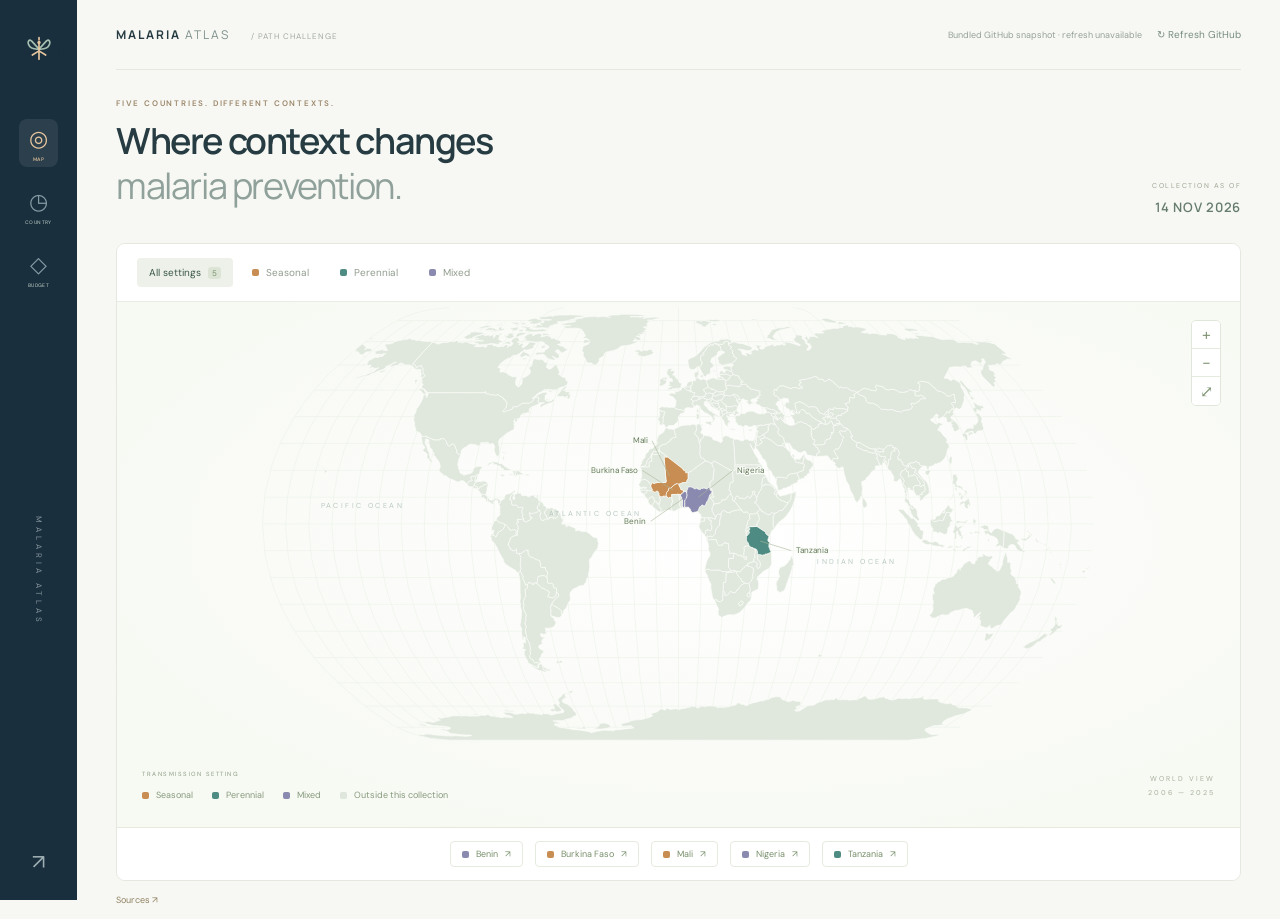
==== commit d696b767: "Simplify atlas logo with cursor response and prepare Pages deployment" ====
--- a/frontend/index.html
+++ b/frontend/index.html
@@ -1 +1 @@
-<!doctype html><html lang="en"><head><meta charset="utf-8"><meta name="viewport" content="width=device-width,initial-scale=1"><meta name="description" content="How malaria prevention performs across settings and time: a five-country evidence atlas."><title>Malaria Atlas · Explore the world</title><link rel="stylesheet" href="style.css"><link rel="icon" type="image/png" href="assets/malaria-atlas-logo.png"></head><body data-page="map"><nav class="rail" aria-label="Main navigation"><a class="brand" href="index.html" aria-label="Malaria Atlas home"><img class="brand-logo" src="assets/malaria-atlas-logo.png" alt="Malaria Atlas — ice-blue glass and silver mosquito emblem" width="56" height="56"></a><a class="rail-link primary-tab active" href="index.html" aria-label="World map" title="World map"><span aria-hidden="true">◎</span><span class="rail-tab-label">MAP</span></a><button class="rail-link primary-tab " id="country-nav-toggle" aria-label="Choose a country" title="Countries" aria-expanded="false" aria-controls="country-nav-menu"><span aria-hidden="true">◷</span><span class="rail-tab-label">COUNTRY</span></button><a class="rail-link primary-tab" href="forecast.html" aria-label="Budget Planner" title="Budget Planner"><span aria-hidden="true">◇</span><span class="rail-tab-label">BUDGET</span></a><span class="rail-label">MALARIA ATLAS</span><a class="rail-bottom" href="https://github.com/DAzyyyyy/Hackiller_V2PATH" target="_blank" rel="noopener" aria-label="GitHub repository">↗</a></nav><section class="country-nav-menu" id="country-nav-menu" hidden aria-labelledby="country-menu-heading"><div class="eyebrow">EXPLORE THE EVIDENCE</div><h2 id="country-menu-heading">Choose a country</h2><div id="country-nav-links"><p>Loading countries…</p></div></section><main class="map-page"><header><a href="index.html" class="wordmark">MALARIA <b>ATLAS</b><span>/ PATH CHALLENGE</span></a><div class="header-right"><span id="data-status">Loading evidence…</span><button id="refresh" class="quiet" title="Fetch the latest processed data from GitHub">↻ Refresh GitHub</button></div></header><section class="map-intro"><div><div class="eyebrow">FIVE COUNTRIES. DIFFERENT CONTEXTS.</div><h1>Where context changes<br><span>malaria prevention.</span></h1></div><div class="snapshot"><span>COLLECTION AS OF</span><strong>14 NOV 2026</strong></div></section><section class="world-panel"><div class="map-top"><div class="filters" role="group" aria-label="Transmission setting"><button class="active" data-setting="all" aria-pressed="true">All settings <span>5</span></button><button data-setting="seasonal" aria-pressed="false"><i class="dot seasonal"></i>Seasonal</button><button data-setting="perennial" aria-pressed="false"><i class="dot perennial"></i>Perennial</button><button data-setting="mixed" aria-pressed="false"><i class="dot mixed"></i>Mixed</button></div></div><div class="world-stage"><div id="world-map" class="world-map"><div class="loading">Loading the atlas…</div></div><div class="zoom"><button id="zoom-in" aria-label="Zoom in">+</button><button id="zoom-out" aria-label="Zoom out">−</button><button id="zoom-reset" aria-label="Reset world view">⤢</button></div><div class="map-caption"><span>TRANSMISSION SETTING</span><p><i class="dot seasonal"></i> Seasonal <i class="dot perennial"></i> Perennial <i class="dot mixed"></i> Mixed <i class="dot unavailable"></i> Outside this collection</p></div><div class="map-coordinates">WORLD VIEW<br>2006 — 2025</div></div><div class="country-links" id="country-links"></div></section><div class="map-foot"><button class="text-link" data-sources>Sources ↗</button></div></main><div id="tooltip" hidden></div><dialog id="source-dialog"><div id="source-content"></div></dialog><script src="vendor/d3.min.js"></script><script src="app.js"></script></body></html>
+<!doctype html><html lang="en"><head><meta charset="utf-8"><meta name="viewport" content="width=device-width,initial-scale=1"><meta name="description" content="How malaria prevention performs across settings and time: a five-country evidence atlas."><title>Malaria Atlas · Explore the world</title><link rel="stylesheet" href="style.css"><link rel="icon" type="image/svg+xml" href="assets/malaria-atlas-mark.svg"></head><body data-page="map"><nav class="rail" aria-label="Main navigation"><a class="brand" href="index.html" aria-label="Malaria Atlas home"><img class="brand-logo" src="assets/malaria-atlas-mark.svg" alt="Malaria Atlas — stylized mosquito emblem" width="56" height="56"></a><a class="rail-link primary-tab active" href="index.html" aria-label="World map" title="World map"><span aria-hidden="true">◎</span><span class="rail-tab-label">MAP</span></a><button class="rail-link primary-tab " id="country-nav-toggle" aria-label="Choose a country" title="Countries" aria-expanded="false" aria-controls="country-nav-menu"><span aria-hidden="true">◷</span><span class="rail-tab-label">COUNTRY</span></button><a class="rail-link primary-tab" href="forecast.html" aria-label="Budget Planner" title="Budget Planner"><span aria-hidden="true">◇</span><span class="rail-tab-label">BUDGET</span></a><span class="rail-label">MALARIA ATLAS</span><a class="rail-bottom" href="https://github.com/DAzyyyyy/Hackiller_V2PATH" target="_blank" rel="noopener" aria-label="GitHub repository">↗</a></nav><section class="country-nav-menu" id="country-nav-menu" hidden aria-labelledby="country-menu-heading"><div class="eyebrow">EXPLORE THE EVIDENCE</div><h2 id="country-menu-heading">Choose a country</h2><div id="country-nav-links"><p>Loading countries…</p></div></section><main class="map-page"><header><a href="index.html" class="wordmark">MALARIA <b>ATLAS</b><span>/ PATH CHALLENGE</span></a><div class="header-right"><span id="data-status">Loading evidence…</span><button id="refresh" class="quiet" title="Fetch the latest processed data from GitHub">↻ Refresh GitHub</button></div></header><section class="map-intro"><div><div class="eyebrow">FIVE COUNTRIES. DIFFERENT CONTEXTS.</div><h1>Where context changes<br><span>malaria prevention.</span></h1></div><div class="snapshot"><span>COLLECTION AS OF</span><strong>14 NOV 2026</strong></div></section><section class="world-panel"><div class="map-top"><div class="filters" role="group" aria-label="Transmission setting"><button class="active" data-setting="all" aria-pressed="true">All settings <span>5</span></button><button data-setting="seasonal" aria-pressed="false"><i class="dot seasonal"></i>Seasonal</button><button data-setting="perennial" aria-pressed="false"><i class="dot perennial"></i>Perennial</button><button data-setting="mixed" aria-pressed="false"><i class="dot mixed"></i>Mixed</button></div></div><div class="world-stage"><div id="world-map" class="world-map"><div class="loading">Loading the atlas…</div></div><div class="zoom"><button id="zoom-in" aria-label="Zoom in">+</button><button id="zoom-out" aria-label="Zoom out">−</button><button id="zoom-reset" aria-label="Reset world view">⤢</button></div><div class="map-caption"><span>TRANSMISSION SETTING</span><p><i class="dot seasonal"></i> Seasonal <i class="dot perennial"></i> Perennial <i class="dot mixed"></i> Mixed <i class="dot unavailable"></i> Outside this collection</p></div><div class="map-coordinates">WORLD VIEW<br>2006 — 2025</div></div><div class="country-links" id="country-links"></div></section><div class="map-foot"><button class="text-link" data-sources>Sources ↗</button></div></main><div id="tooltip" hidden></div><dialog id="source-dialog"><div id="source-content"></div></dialog><script src="vendor/d3.min.js"></script><script src="app.js"></script><script src="brand.js" defer></script></body></html>
--- a/frontend/style.css
+++ b/frontend/style.css
@@ -4,10 +4,10 @@
 /* Three primary navigation tabs and a country chooser. */
 .rail .primary-tab{height:48px;flex-shrink:0;flex-direction:column;gap:3px;font-size:22px}.rail-tab-label{font:500 5px 'DM Sans',sans-serif;letter-spacing:.4px;color:#aabbb6}.primary-tab.active .rail-tab-label{color:#e6c59e}.country-nav-menu{position:fixed;z-index:7;left:90px;top:175px;width:256px;background:#fff;border:1px solid #dfe6d7;border-radius:9px;padding:20px;box-shadow:0 10px 45px #19313c25}.country-nav-menu h2{font-size:17px;margin:9px 0 15px}.country-nav-menu .eyebrow{font-size:7px}.country-nav-menu a{display:flex;align-items:center;gap:9px;text-decoration:none;font-size:11px;color:#627f51;padding:11px 9px;border-radius:5px}.country-nav-menu a:hover,.country-nav-menu a[aria-current="page"]{background:#eef3e8}.country-nav-menu a>span:last-child{margin-left:auto;color:#a1b094}.country-nav-menu .country-menu-note{font-size:8px;color:#a0ad92;border-top:1px solid #eaf0e1;padding-top:13px;margin:10px 0 0}.country-nav-menu #country-nav-links>p{font-size:10px;color:#9aa98d}@media(max-width:740px){.rail .primary-tab{height:43px;font-size:21px}.rail-tab-label{font-size:5px}.country-nav-menu{left:63px;top:147px;width:min(255px,calc(100vw - 76px));padding:16px}}
 
-/* Final ice-blue / silver logo with mosquito surface inlay. */
-.rail .brand{display:grid;place-items:center;width:64px;height:64px;flex-shrink:0;margin-bottom:24px;perspective:600px}
-.brand-logo{display:block;width:56px;height:56px;object-fit:contain;animation:atlas-logo-float 8s ease-in-out infinite;filter:drop-shadow(0 4px 7px #061a2933)}
-.pb-brand{display:inline-flex;align-items:center;gap:10px}.pb-brand .brand-logo{width:48px;height:48px}
-@keyframes atlas-logo-float{0%,100%{transform:translateY(1px) rotateY(-7deg) rotateZ(-2deg)}50%{transform:translateY(-3px) rotateY(7deg) rotateZ(2deg)}}
-@media(max-width:740px){.rail .brand{width:46px;height:49px;margin-bottom:15px}.rail .brand-logo{width:44px;height:44px}}
-@media(prefers-reduced-motion:reduce){.brand-logo{animation:none}}
+/* Small vector mark matched to the atlas palette; cursor motion in brand.js. */
+.rail .brand{display:grid;place-items:center;width:52px;height:52px;flex-shrink:0;margin-bottom:28px;perspective:500px}
+.brand-logo{display:block;width:40px;height:40px;object-fit:contain;transition:transform .35s cubic-bezier(.2,.7,.2,1);transform-origin:center}
+.brand:hover .brand-logo{filter:brightness(1.08)}
+.pb-brand{display:inline-flex;align-items:center;gap:10px;perspective:500px}.pb-brand .brand-logo{width:36px;height:36px}
+@media(max-width:740px){.rail .brand{width:43px;height:43px;margin-bottom:18px}.rail .brand-logo{width:34px;height:34px}}
+@media(prefers-reduced-motion:reduce){.brand-logo{transition:none;transform:none!important}}
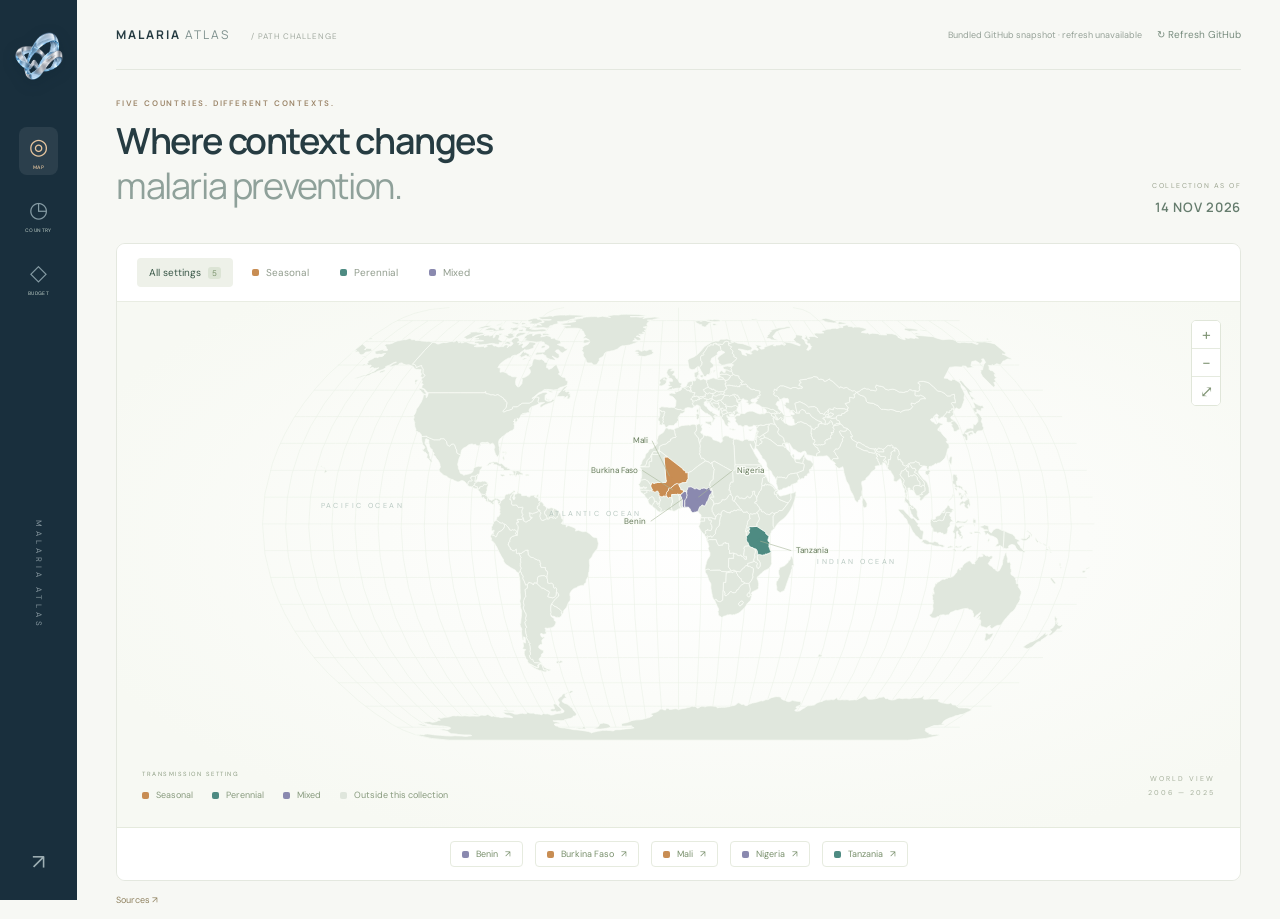
==== commit 8fee7a93: "added visual" ====
--- a/frontend/index.html
+++ b/frontend/index.html
@@ -1 +1 @@
-<!doctype html><html lang="en"><head><meta charset="utf-8"><meta name="viewport" content="width=device-width,initial-scale=1"><meta name="description" content="How malaria prevention performs across settings and time: a five-country evidence atlas."><title>Malaria Atlas · Explore the world</title><link rel="stylesheet" href="style.css"><link rel="icon" type="image/svg+xml" href="assets/malaria-atlas-mark.svg"></head><body data-page="map"><nav class="rail" aria-label="Main navigation"><a class="brand" href="index.html" aria-label="Malaria Atlas home"><img class="brand-logo" src="assets/malaria-atlas-mark.svg" alt="Malaria Atlas — stylized mosquito emblem" width="56" height="56"></a><a class="rail-link primary-tab active" href="index.html" aria-label="World map" title="World map"><span aria-hidden="true">◎</span><span class="rail-tab-label">MAP</span></a><button class="rail-link primary-tab " id="country-nav-toggle" aria-label="Choose a country" title="Countries" aria-expanded="false" aria-controls="country-nav-menu"><span aria-hidden="true">◷</span><span class="rail-tab-label">COUNTRY</span></button><a class="rail-link primary-tab" href="forecast.html" aria-label="Budget Planner" title="Budget Planner"><span aria-hidden="true">◇</span><span class="rail-tab-label">BUDGET</span></a><span class="rail-label">MALARIA ATLAS</span><a class="rail-bottom" href="https://github.com/DAzyyyyy/Hackiller_V2PATH" target="_blank" rel="noopener" aria-label="GitHub repository">↗</a></nav><section class="country-nav-menu" id="country-nav-menu" hidden aria-labelledby="country-menu-heading"><div class="eyebrow">EXPLORE THE EVIDENCE</div><h2 id="country-menu-heading">Choose a country</h2><div id="country-nav-links"><p>Loading countries…</p></div></section><main class="map-page"><header><a href="index.html" class="wordmark">MALARIA <b>ATLAS</b><span>/ PATH CHALLENGE</span></a><div class="header-right"><span id="data-status">Loading evidence…</span><button id="refresh" class="quiet" title="Fetch the latest processed data from GitHub">↻ Refresh GitHub</button></div></header><section class="map-intro"><div><div class="eyebrow">FIVE COUNTRIES. DIFFERENT CONTEXTS.</div><h1>Where context changes<br><span>malaria prevention.</span></h1></div><div class="snapshot"><span>COLLECTION AS OF</span><strong>14 NOV 2026</strong></div></section><section class="world-panel"><div class="map-top"><div class="filters" role="group" aria-label="Transmission setting"><button class="active" data-setting="all" aria-pressed="true">All settings <span>5</span></button><button data-setting="seasonal" aria-pressed="false"><i class="dot seasonal"></i>Seasonal</button><button data-setting="perennial" aria-pressed="false"><i class="dot perennial"></i>Perennial</button><button data-setting="mixed" aria-pressed="false"><i class="dot mixed"></i>Mixed</button></div></div><div class="world-stage"><div id="world-map" class="world-map"><div class="loading">Loading the atlas…</div></div><div class="zoom"><button id="zoom-in" aria-label="Zoom in">+</button><button id="zoom-out" aria-label="Zoom out">−</button><button id="zoom-reset" aria-label="Reset world view">⤢</button></div><div class="map-caption"><span>TRANSMISSION SETTING</span><p><i class="dot seasonal"></i> Seasonal <i class="dot perennial"></i> Perennial <i class="dot mixed"></i> Mixed <i class="dot unavailable"></i> Outside this collection</p></div><div class="map-coordinates">WORLD VIEW<br>2006 — 2025</div></div><div class="country-links" id="country-links"></div></section><div class="map-foot"><button class="text-link" data-sources>Sources ↗</button></div></main><div id="tooltip" hidden></div><dialog id="source-dialog"><div id="source-content"></div></dialog><script src="vendor/d3.min.js"></script><script src="app.js"></script><script src="brand.js" defer></script></body></html>
+<!doctype html><html lang="en"><head><meta charset="utf-8"><meta name="viewport" content="width=device-width,initial-scale=1"><meta name="description" content="How malaria prevention performs across settings and time: a five-country evidence atlas."><title>Malaria Atlas · Explore the world</title><link rel="stylesheet" href="style.css"><link rel="icon" type="image/png" href="assets/malaria-atlas-logo.png"></head><body data-page="map"><nav class="rail" aria-label="Main navigation"><a class="brand" href="index.html" aria-label="Malaria Atlas home"><img class="brand-logo" src="assets/malaria-atlas-logo.png" alt="Malaria Atlas — ice-blue glass and silver mosquito emblem" width="56" height="56"></a><a class="rail-link primary-tab active" href="index.html" aria-label="World map" title="World map"><span aria-hidden="true">◎</span><span class="rail-tab-label">MAP</span></a><button class="rail-link primary-tab " id="country-nav-toggle" aria-label="Choose a country" title="Countries" aria-expanded="false" aria-controls="country-nav-menu"><span aria-hidden="true">◷</span><span class="rail-tab-label">COUNTRY</span></button><a class="rail-link primary-tab" href="forecast.html" aria-label="Budget Planner" title="Budget Planner"><span aria-hidden="true">◇</span><span class="rail-tab-label">BUDGET</span></a><span class="rail-label">MALARIA ATLAS</span><a class="rail-bottom" href="https://github.com/DAzyyyyy/Hackiller_V2PATH" target="_blank" rel="noopener" aria-label="GitHub repository">↗</a></nav><section class="country-nav-menu" id="country-nav-menu" hidden aria-labelledby="country-menu-heading"><div class="eyebrow">EXPLORE THE EVIDENCE</div><h2 id="country-menu-heading">Choose a country</h2><div id="country-nav-links"><p>Loading countries…</p></div></section><main class="map-page"><header><a href="index.html" class="wordmark">MALARIA <b>ATLAS</b><span>/ PATH CHALLENGE</span></a><div class="header-right"><span id="data-status">Loading evidence…</span><button id="refresh" class="quiet" title="Fetch the latest processed data from GitHub">↻ Refresh GitHub</button></div></header><section class="map-intro"><div><div class="eyebrow">FIVE COUNTRIES. DIFFERENT CONTEXTS.</div><h1>Where context changes<br><span>malaria prevention.</span></h1></div><div class="snapshot"><span>COLLECTION AS OF</span><strong>14 NOV 2026</strong></div></section><section class="world-panel"><div class="map-top"><div class="filters" role="group" aria-label="Transmission setting"><button class="active" data-setting="all" aria-pressed="true">All settings <span>5</span></button><button data-setting="seasonal" aria-pressed="false"><i class="dot seasonal"></i>Seasonal</button><button data-setting="perennial" aria-pressed="false"><i class="dot perennial"></i>Perennial</button><button data-setting="mixed" aria-pressed="false"><i class="dot mixed"></i>Mixed</button></div></div><div class="world-stage"><div id="world-map" class="world-map"><div class="loading">Loading the atlas…</div></div><div class="zoom"><button id="zoom-in" aria-label="Zoom in">+</button><button id="zoom-out" aria-label="Zoom out">−</button><button id="zoom-reset" aria-label="Reset world view">⤢</button></div><div class="map-caption"><span>TRANSMISSION SETTING</span><p><i class="dot seasonal"></i> Seasonal <i class="dot perennial"></i> Perennial <i class="dot mixed"></i> Mixed <i class="dot unavailable"></i> Outside this collection</p></div><div class="map-coordinates">WORLD VIEW<br>2006 — 2025</div></div><div class="country-links" id="country-links"></div></section><div class="map-foot"><button class="text-link" data-sources>Sources ↗</button></div></main><div id="tooltip" hidden></div><dialog id="source-dialog"><div id="source-content"></div></dialog><script src="vendor/d3.min.js"></script><script src="app.js"></script></body></html>
--- a/frontend/style.css
+++ b/frontend/style.css
@@ -4,10 +4,10 @@
 /* Three primary navigation tabs and a country chooser. */
 .rail .primary-tab{height:48px;flex-shrink:0;flex-direction:column;gap:3px;font-size:22px}.rail-tab-label{font:500 5px 'DM Sans',sans-serif;letter-spacing:.4px;color:#aabbb6}.primary-tab.active .rail-tab-label{color:#e6c59e}.country-nav-menu{position:fixed;z-index:7;left:90px;top:175px;width:256px;background:#fff;border:1px solid #dfe6d7;border-radius:9px;padding:20px;box-shadow:0 10px 45px #19313c25}.country-nav-menu h2{font-size:17px;margin:9px 0 15px}.country-nav-menu .eyebrow{font-size:7px}.country-nav-menu a{display:flex;align-items:center;gap:9px;text-decoration:none;font-size:11px;color:#627f51;padding:11px 9px;border-radius:5px}.country-nav-menu a:hover,.country-nav-menu a[aria-current="page"]{background:#eef3e8}.country-nav-menu a>span:last-child{margin-left:auto;color:#a1b094}.country-nav-menu .country-menu-note{font-size:8px;color:#a0ad92;border-top:1px solid #eaf0e1;padding-top:13px;margin:10px 0 0}.country-nav-menu #country-nav-links>p{font-size:10px;color:#9aa98d}@media(max-width:740px){.rail .primary-tab{height:43px;font-size:21px}.rail-tab-label{font-size:5px}.country-nav-menu{left:63px;top:147px;width:min(255px,calc(100vw - 76px));padding:16px}}
 
-/* Small vector mark matched to the atlas palette; cursor motion in brand.js. */
-.rail .brand{display:grid;place-items:center;width:52px;height:52px;flex-shrink:0;margin-bottom:28px;perspective:500px}
-.brand-logo{display:block;width:40px;height:40px;object-fit:contain;transition:transform .35s cubic-bezier(.2,.7,.2,1);transform-origin:center}
-.brand:hover .brand-logo{filter:brightness(1.08)}
-.pb-brand{display:inline-flex;align-items:center;gap:10px;perspective:500px}.pb-brand .brand-logo{width:36px;height:36px}
-@media(max-width:740px){.rail .brand{width:43px;height:43px;margin-bottom:18px}.rail .brand-logo{width:34px;height:34px}}
-@media(prefers-reduced-motion:reduce){.brand-logo{transition:none;transform:none!important}}
+/* Final ice-blue / silver logo with mosquito surface inlay. */
+.rail .brand{display:grid;place-items:center;width:64px;height:64px;flex-shrink:0;margin-bottom:24px;perspective:600px}
+.brand-logo{display:block;width:56px;height:56px;object-fit:contain;animation:atlas-logo-float 8s ease-in-out infinite;filter:drop-shadow(0 4px 7px #061a2933)}
+.pb-brand{display:inline-flex;align-items:center;gap:10px}.pb-brand .brand-logo{width:48px;height:48px}
+@keyframes atlas-logo-float{0%,100%{transform:translateY(1px) rotateY(-7deg) rotateZ(-2deg)}50%{transform:translateY(-3px) rotateY(7deg) rotateZ(2deg)}}
+@media(max-width:740px){.rail .brand{width:46px;height:49px;margin-bottom:15px}.rail .brand-logo{width:44px;height:44px}}
+@media(prefers-reduced-motion:reduce){.brand-logo{animation:none}}
